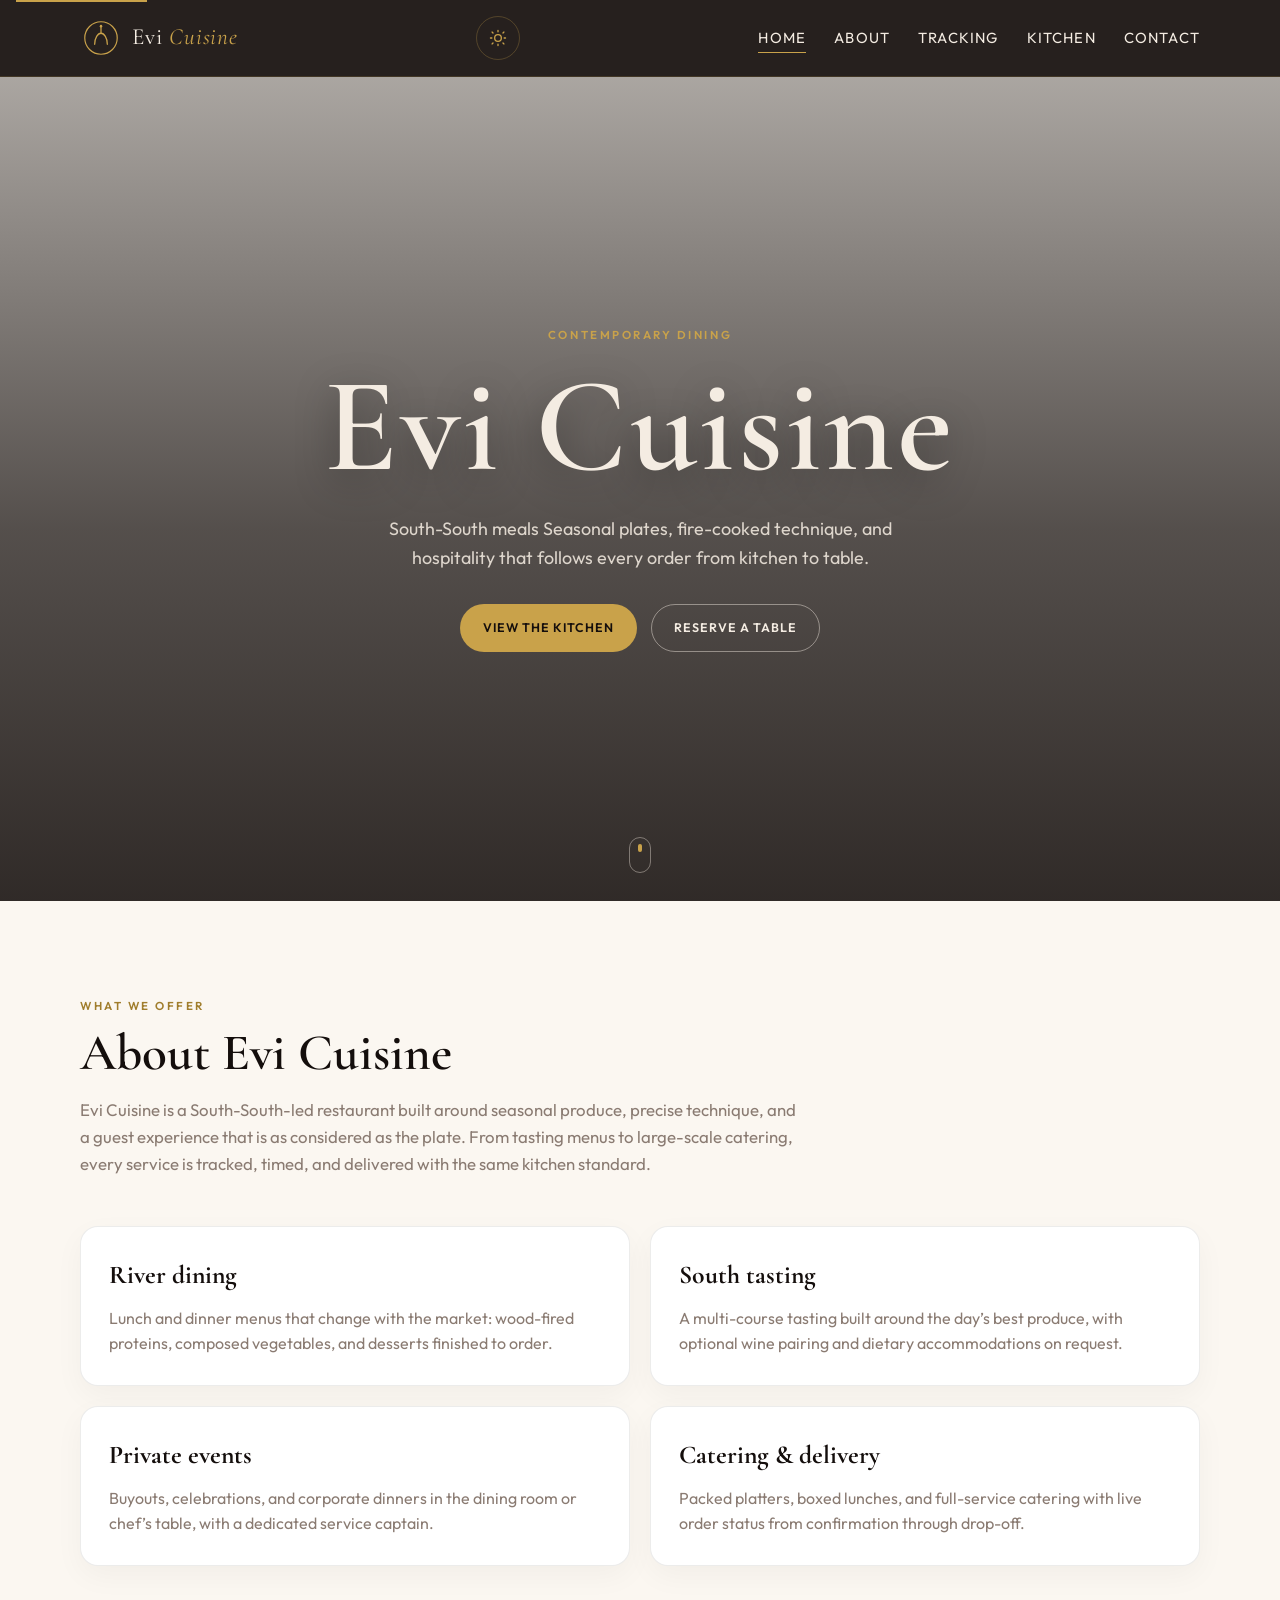
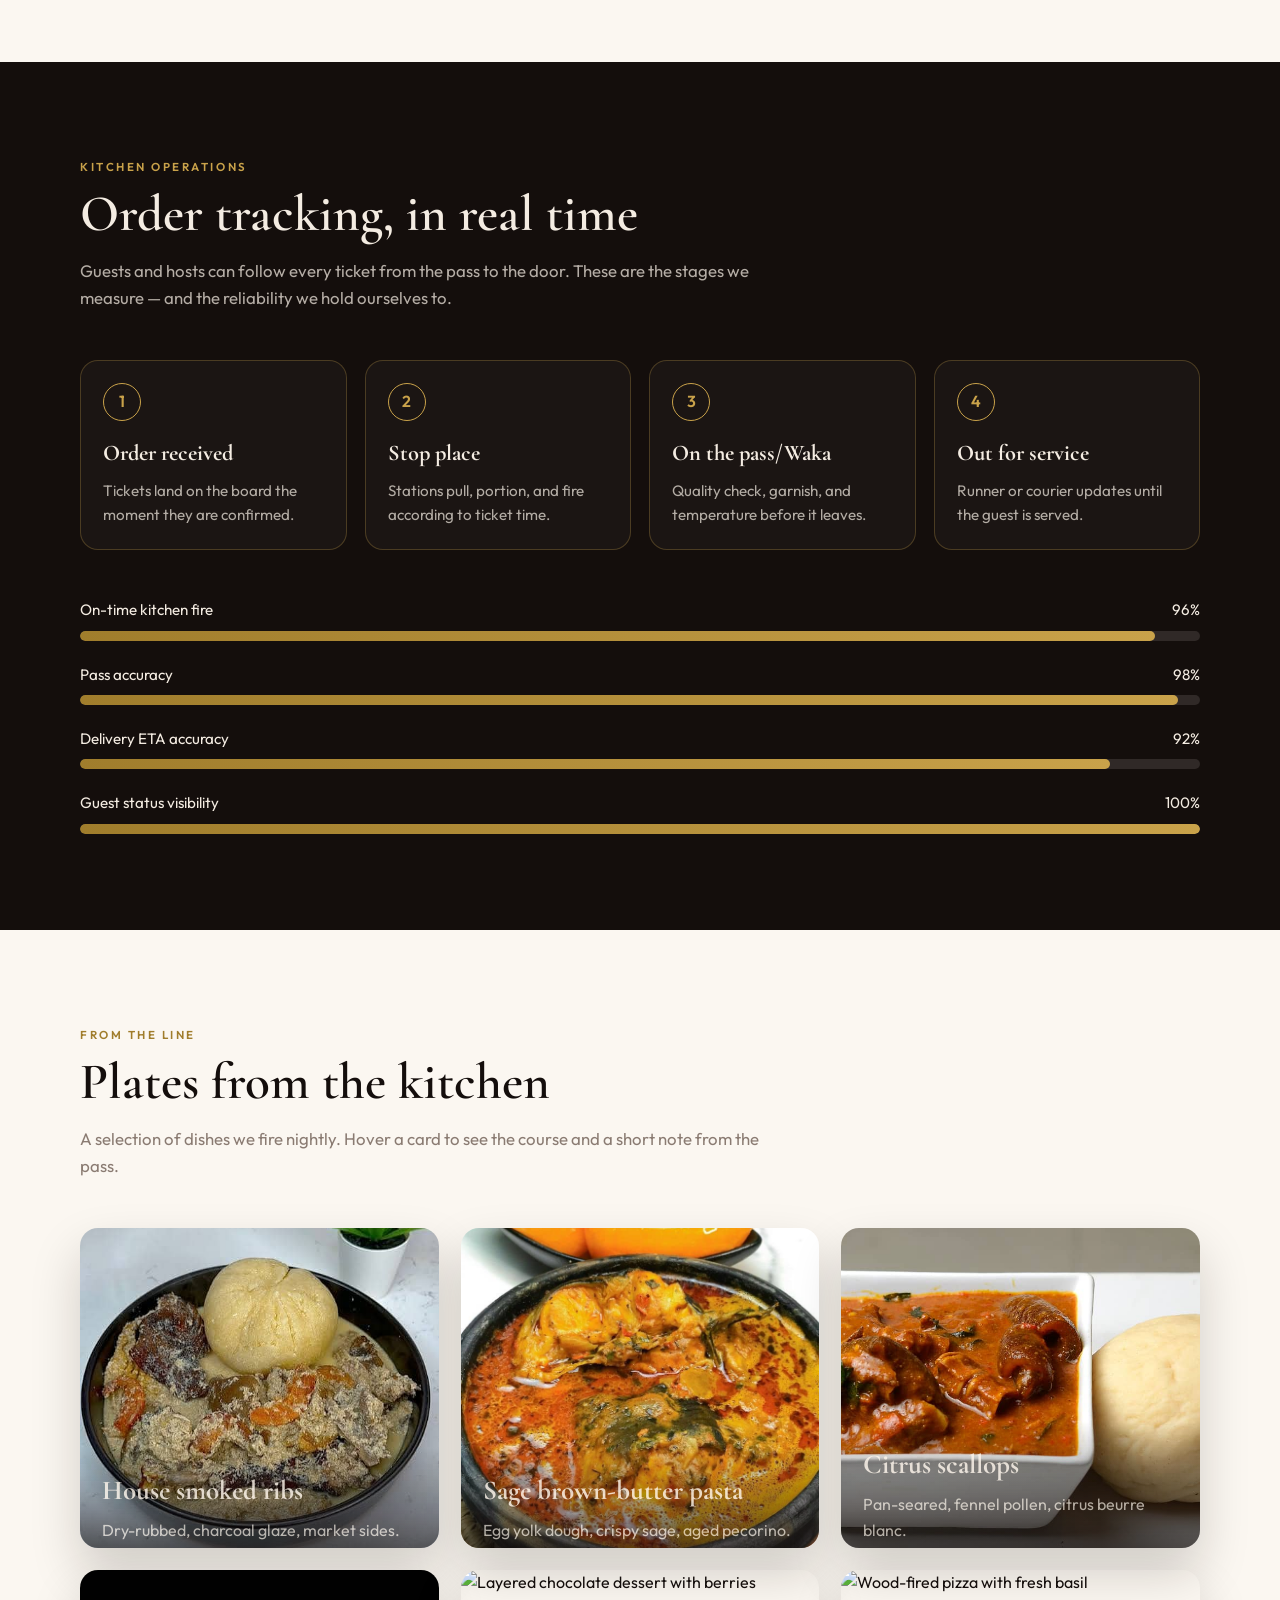
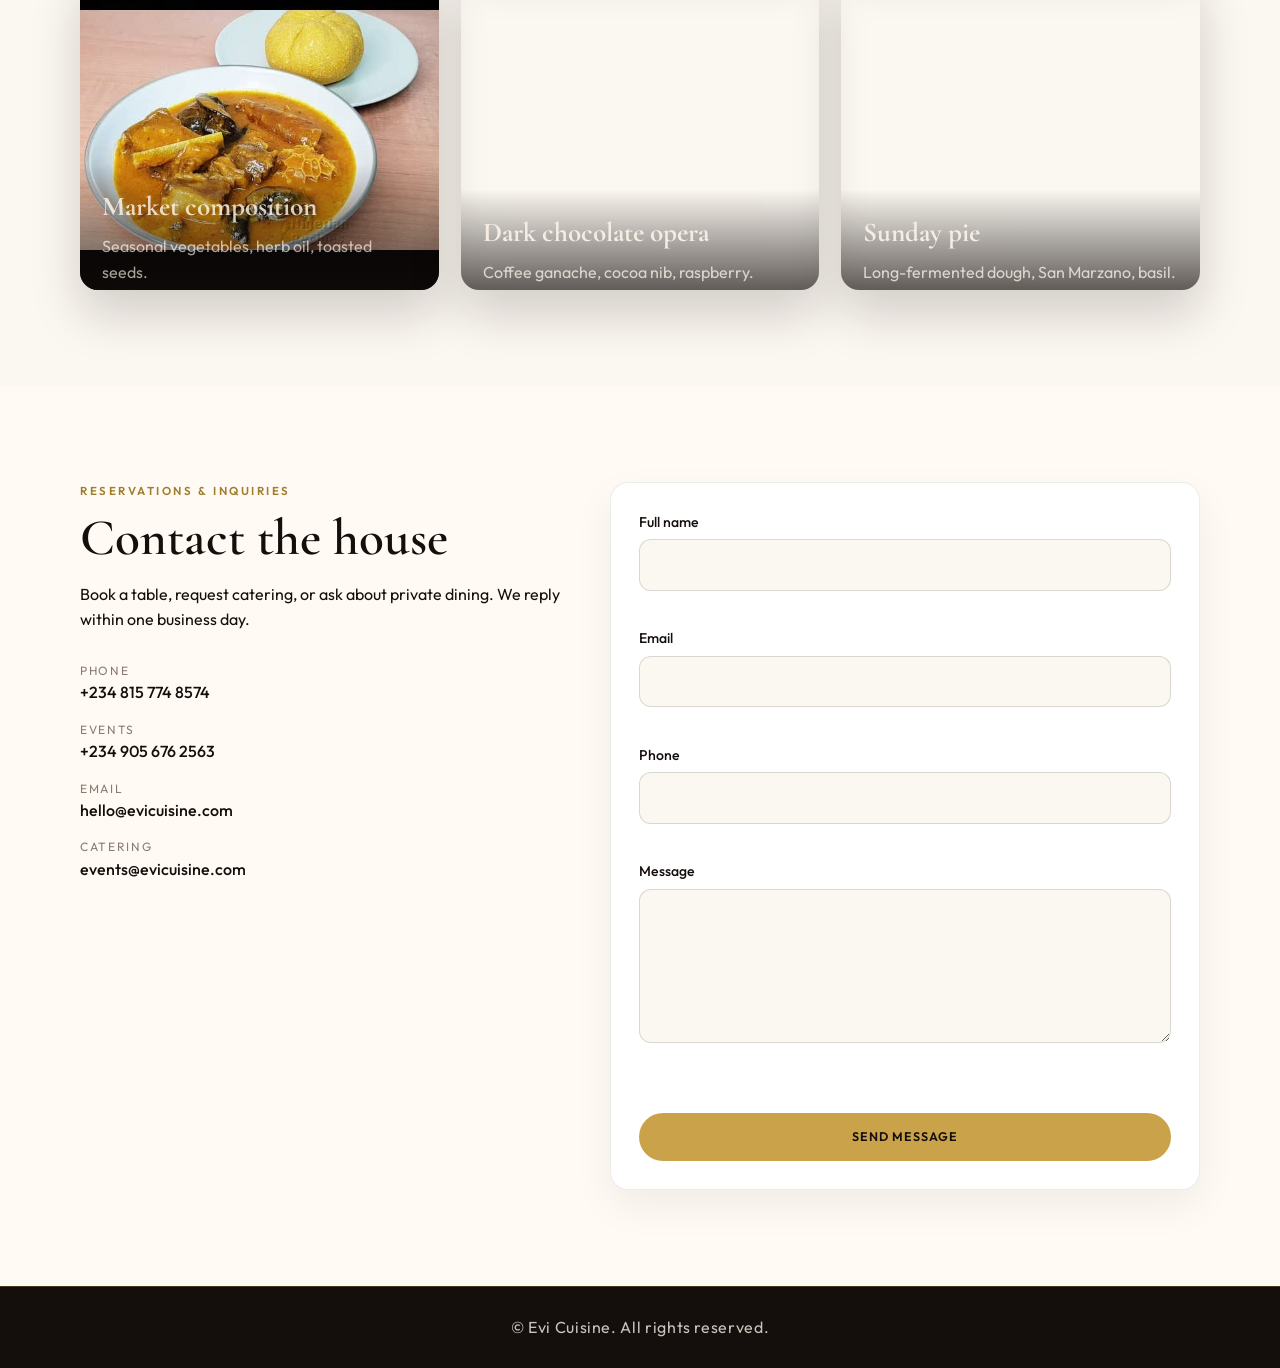
==== Evi Cuisine.html @ 161b01f8 "images" ====
<!DOCTYPE html>
<html lang="en">
  <head>
    <meta charset="UTF-8" />
    <meta name="viewport" content="width=device-width, initial-scale=1.0" />
    <title>Evi Cuisine | Culinary Portfolio</title>
    <meta
      name="description"
      content="Evi Cuisine — South South contemporary dining, catering, and real-time order tracking."
    />
    <link rel="preconnect" href="https://fonts.googleapis.com" />
    <link rel="preconnect" href="https://fonts.gstatic.com" crossorigin />
    <link
      href="https://fonts.googleapis.com/css2?family=Cormorant+Garamond:ital,wght@0,500;0,600;0,700;1,500&family=Outfit:wght@300;400;500;600;700&display=swap"
      rel="stylesheet"
    />
    <link rel="stylesheet" href="Evicuisinestyle.css" />
    <script>
      (function () {
        try {
          var stored = localStorage.getItem("evi-theme");
          var theme = stored || (window.matchMedia("(prefers-color-scheme: dark)").matches ? "dark" : "light");
          document.documentElement.setAttribute("data-theme", theme);
        } catch (e) {
          document.documentElement.setAttribute("data-theme", "light");
        }
      })();
    </script>
  </head>
  <body>
    <a class="skip-link" href="#home">Skip to content</a>

    <header class="site-header" id="top">
      <nav class="navbar" aria-label="Primary">
        <a class="logo" href="#home">
          <span class="logo-mark" aria-hidden="true">
            <svg viewBox="0 0 48 48" fill="none" xmlns="http://www.w3.org/2000/svg">
              <circle cx="24" cy="24" r="20.5" stroke="currentColor" stroke-width="1.5" />
              <path
                d="M16 32c0-8 4-14 8-14s8 6 8 14"
                stroke="currentColor"
                stroke-width="1.6"
                stroke-linecap="round"
              />
              <path d="M24 10v8" stroke="currentColor" stroke-width="1.6" stroke-linecap="round" />
              <circle cx="24" cy="9" r="1.6" fill="currentColor" />
            </svg>
          </span>
          <span class="logo-text">Evi <em>Cuisine</em></span>
        </a>

        <div class="nav-actions">
          <button class="theme-toggle" type="button" aria-label="Switch to dark mode" aria-pressed="false">
            <svg class="icon-sun" viewBox="0 0 24 24" fill="none" aria-hidden="true">
              <circle cx="12" cy="12" r="4" stroke="currentColor" stroke-width="1.6" />
              <path d="M12 3v1.6M12 19.4V21M4.9 4.9l1.1 1.1M18 18l1.1 1.1M3 12h1.6M19.4 12H21M4.9 19.1 6 18M18 6l1.1-1.1" stroke="currentColor" stroke-width="1.6" stroke-linecap="round" />
            </svg>
            <svg class="icon-moon" viewBox="0 0 24 24" fill="none" aria-hidden="true">
              <path d="M16.5 13.5A7 7 0 0 1 10.5 4a7 7 0 1 0 6 9.5Z" stroke="currentColor" stroke-width="1.6" stroke-linejoin="round" />
            </svg>
          </button>
          <button
            class="nav-toggle"
            type="button"
            aria-expanded="false"
            aria-controls="primary-menu"
            aria-label="Open menu"
          >
            <span></span>
            <span></span>
            <span></span>
          </button>
        </div>

        <ul class="nav-links" id="primary-menu">
          <li><a href="#home">Home</a></li>
          <li><a href="#about">About</a></li>
          <li><a href="#skills">Tracking</a></li>
          <li><a href="#projects">Kitchen</a></li>
          <li><a href="#contact">Contact</a></li>
        </ul>
      </nav>
      <div class="nav-overlay" hidden></div>
    </header>

    <main>
      <section class="hero" id="home">
        <div class="hero-media" aria-hidden="true"></div>
        <div class="hero-overlay"></div>
        <div class="hero-content">
          <p class="eyebrow">Contemporary dining </p>
          <h1>Evi Cuisine</h1>
          <p class="hero-lead">
            South-South meals Seasonal plates, fire-cooked technique, and hospitality that follows every order from
            kitchen to table.
          </p>
          <div class="hero-actions">
            <a class="btn btn-gold" href="#projects">View the kitchen</a>
            <a class="btn btn-ghost" href="#contact">Reserve a table</a>
          </div>
        </div>
        <a class="scroll-hint" href="#about" aria-label="Scroll to about">
          <span></span>
        </a>
      </section>

      <section class="about section" id="about">
        <div class="container">
          <header class="section-header">
            <p class="eyebrow">What we offer</p>
            <h2>About Evi Cuisine</h2>
            <p class="section-intro">
              Evi Cuisine is a South-South-led restaurant built around seasonal produce, precise
              technique, and a guest experience that is as considered as the plate. From tasting
              menus to large-scale catering, every service is tracked, timed, and delivered with
              the same kitchen standard.
            </p>
          </header>

          <div class="service-grid">
            <article class="service-card">
              <h3>River dining</h3>
              <p>
                Lunch and dinner menus that change with the market: wood-fired proteins, composed
                vegetables, and desserts finished to order.
              </p>
            </article>
            <article class="service-card">
              <h3>South tasting</h3>
              <p>
                A multi-course tasting built around the day’s best produce, with optional wine
                pairing and dietary accommodations on request.
              </p>
            </article>
            <article class="service-card">
              <h3>Private events</h3>
              <p>
                Buyouts, celebrations, and corporate dinners in the dining room or chef’s table,
                with a dedicated service captain.
              </p>
            </article>
            <article class="service-card">
              <h3>Catering &amp; delivery</h3>
              <p>
                Packed platters, boxed lunches, and full-service catering with live order status
                from confirmation through drop-off.
              </p>
            </article>
          </div>
        </div>
      </section>

      <section class="skills section" id="skills">
        <div class="container">
          <header class="section-header">
            <p class="eyebrow">Kitchen operations</p>
            <h2>Order tracking, in real time</h2>
            <p class="section-intro">
              Guests and hosts can follow every ticket from the pass to the door. These are the
              stages we measure — and the reliability we hold ourselves to.
            </p>
          </header>

          <ol class="track-steps">
            <li class="track-step">
              <span class="track-icon" aria-hidden="true">1</span>
              <h3>Order received</h3>
              <p>Tickets land on the board the moment they are confirmed.</p>
            </li>
            <li class="track-step">
              <span class="track-icon" aria-hidden="true">2</span>
              <h3>Stop place</h3>
              <p>Stations pull, portion, and fire according to ticket time.</p>
            </li>
            <li class="track-step">
              <span class="track-icon" aria-hidden="true">3</span>
              <h3>On the pass/Waka </h3>
              <p>Quality check, garnish, and temperature before it leaves.</p>
            </li>
            <li class="track-step">
              <span class="track-icon" aria-hidden="true">4</span>
              <h3>Out for service</h3>
              <p>Runner or courier updates until the guest is served.</p>
            </li>
          </ol>

          <div class="progress-panel">
            <div class="progress-item">
              <div class="progress-meta">
                <span>On-time kitchen fire</span>
                <span>96%</span>
              </div>
              <div class="progress-track" role="meter" aria-valuenow="96" aria-valuemin="0" aria-valuemax="100" aria-label="On-time kitchen fire">
                <div class="progress-fill" data-progress="96"></div>
              </div>
            </div>
            <div class="progress-item">
              <div class="progress-meta">
                <span>Pass accuracy</span>
                <span>98%</span>
              </div>
              <div class="progress-track" role="meter" aria-valuenow="98" aria-valuemin="0" aria-valuemax="100" aria-label="Pass accuracy">
                <div class="progress-fill" data-progress="98"></div>
              </div>
            </div>
            <div class="progress-item">
              <div class="progress-meta">
                <span>Delivery ETA accuracy</span>
                <span>92%</span>
              </div>
              <div class="progress-track" role="meter" aria-valuenow="92" aria-valuemin="0" aria-valuemax="100" aria-label="Delivery ETA accuracy">
                <div class="progress-fill" data-progress="92"></div>
              </div>
            </div>
            <div class="progress-item">
              <div class="progress-meta">
                <span>Guest status visibility</span>
                <span>100%</span>
              </div>
              <div class="progress-track" role="meter" aria-valuenow="100" aria-valuemin="0" aria-valuemax="100" aria-label="Guest status visibility">
                <div class="progress-fill" data-progress="100"></div>
              </div>
            </div>
          </div>
        </div>
      </section>

      <section class="projects section" id="projects">
        <div class="container">
          <header class="section-header">
            <p class="eyebrow">From the line</p>
            <h2>Plates from the kitchen</h2>
            <p class="section-intro">
              A selection of dishes we fire nightly. Hover a card to see the course and a short
              note from the pass.
            </p>
          </header>

          <div class="project-grid">
            <article class="food-card">
              <img
                src="delicacy1.jpeg"
                alt="Smoked ribs with fries and barbecue sides"
              />
              <div class="food-card-body">
                <h3>House smoked ribs</h3>
                <p>Dry-rubbed, charcoal glaze, market sides.</p>
              </div>
            </article>
            <article class="food-card">
              <img
                src="delicacy2.jpeg"
                alt="Handmade pasta with sage and brown butter"
              />
              <div class="food-card-body">
                <h3>Sage brown-butter pasta</h3>
                <p>Egg yolk dough, crispy sage, aged pecorino.</p>
              </div>
            </article>
            <article class="food-card">
              <img
                src="delicacy3.jpeg"
                alt="Seared scallops with citrus and microgreens"
              />
              <div class="food-card-body">
                <h3>Citrus scallops</h3>
                <p>Pan-seared, fennel pollen, citrus beurre blanc.</p>
              </div>
            </article>
            <article class="food-card">
              <img
                src="delicacy4.jpeg"
                alt="Colorful composed vegetable salad"
              />
              <div class="food-card-body">
                <h3>Market composition</h3>
                <p>Seasonal vegetables, herb oil, toasted seeds.</p>
              </div>
            </article>
            <article class="food-card">
              <img
                src="https://images.unsplash.com/photo-1551024601-bec78aea704b?auto=format&fit=crop&w=900&q=80"
                alt="Layered chocolate dessert with berries"
              />
              <div class="food-card-body">
                <h3>Dark chocolate opera</h3>
                <p>Coffee ganache, cocoa nib, raspberry.</p>
              </div>
            </article>
            <article class="food-card">
              <img
                src="https://images.unsplash.com/photo-1565299624946-b28f40a0ae38?auto=format&fit=crop&w=900&q=80"
                alt="Wood-fired pizza with fresh basil"
              />
              <div class="food-card-body">
                <h3>Sunday pie</h3>
                <p>Long-fermented dough, San Marzano, basil.</p>
              </div>
            </article>
          </div>
        </div>
      </section>

      <section class="contact section" id="contact">
        <div class="container contact-layout">
          <div class="contact-info">
            <p class="eyebrow">Reservations &amp; inquiries</p>
            <h2>Contact the house</h2>
            <p>
              Book a table, request catering, or ask about private dining. We reply within one
              business day.
            </p>
            <ul class="contact-details">
              <li>
                <span>Phone</span>
                <a href="tel:+234 815 774 8574">+234 815 774 8574</a>
              </li>
              <li>
                <span>Events</span>
                <a href="tel:+234 905 676 2563">+234 905 676 2563</a>
              </li>
              <li>
                <span>Email</span>
                <a href="mailto:hello@evicuisine.com">hello@evicuisine.com</a>
              </li>
              <li>
                <span>Catering</span>
                <a href="mailto:events@evicuisine.com">events@evicuisine.com</a>
              </li>
            </ul>
          </div>

          <form class="contact-form" id="contact-form" novalidate>
            <div class="form-field">
              <label for="name">Full name</label>
              <input id="name" name="name" type="text" autocomplete="name" required />
              <p class="field-error" data-error-for="name"></p>
            </div>
            <div class="form-field">
              <label for="email">Email</label>
              <input id="email" name="email" type="email" autocomplete="email" required />
              <p class="field-error" data-error-for="email"></p>
            </div>
            <div class="form-field">
              <label for="phone">Phone</label>
              <input id="phone" name="phone" type="tel" autocomplete="tel" required />
              <p class="field-error" data-error-for="phone"></p>
            </div>
            <div class="form-field">
              <label for="message">Message</label>
              <textarea id="message" name="message" rows="5" required></textarea>
              <p class="field-error" data-error-for="message"></p>
            </div>
            <p class="form-status" id="form-status" role="status" aria-live="polite"></p>
            <button class="btn btn-gold" type="submit">Send message</button>
          </form>
        </div>
      </section>
    </main>

    <footer class="site-footer">
      <p>© Evi Cuisine. All rights reserved.</p>
    </footer>

    <script src="Evicuisine.js"></script>
  </body>
</html>
---- Evicuisinestyle.css ----
:root {
  --ink: #140e0c;
  --ink-soft: #2a1f1b;
  --cream: #f4ece2;
  --paper: #fbf7f1;
  --muted: #8a7b72;
  --gold: #c9a24a;
  --gold-deep: #a07d2c;
  --line: rgba(201, 162, 74, 0.28);
  --shadow: 0 24px 50px rgba(20, 14, 12, 0.18);
  --radius: 18px;
  --header-h: 76px;
  --font-display: "Cormorant Garamond", Georgia, serif;
  --font-body: "Outfit", system-ui, sans-serif;
  --surface-card: #ffffff;
  --surface-contact: #fffaf4;
}

:root[data-theme="dark"] {
  --ink: #f4ece2;
  --ink-soft: #2a1f1b;
  --cream: #f4ece2;
  --paper: #17110f;
  --muted: #c0afa3;
  --line: rgba(201, 162, 74, 0.36);
  --surface-card: #241a16;
  --surface-contact: #211713;
  --shadow: 0 24px 50px rgba(0, 0, 0, 0.3);
}

*,
*::before,
*::after {
  box-sizing: border-box;
}

html {
  scroll-behavior: smooth;
  scroll-padding-top: var(--header-h);
}

body {
  margin: 0;
  font-family: var(--font-body);
  color: var(--ink);
  background: var(--paper);
  line-height: 1.6;
  transition: background-color 0.25s ease, color 0.25s ease;
}

img {
  max-width: 100%;
  display: block;
}

a {
  color: inherit;
  text-decoration: none;
}

button,
input,
textarea {
  font: inherit;
}

.skip-link {
  position: absolute;
  left: 16px;
  top: -40px;
  background: var(--gold);
  color: var(--ink);
  padding: 8px 12px;
  z-index: 1000;
}

.skip-link:focus {
  top: 12px;
}

.container {
  width: min(1120px, calc(100% - 40px));
  margin-inline: auto;
}

.section {
  padding: 96px 0;
}

.eyebrow {
  letter-spacing: 0.22em;
  text-transform: uppercase;
  font-size: 0.72rem;
  color: var(--gold-deep);
  margin: 0 0 12px;
  font-weight: 600;
}

.section-header {
  max-width: 720px;
  margin-bottom: 48px;
}

.section-header h2,
.contact-info h2,
.hero h1 {
  font-family: var(--font-display);
  font-weight: 600;
  line-height: 1.05;
  margin: 0 0 16px;
}

.section-header h2,
.contact-info h2 {
  font-size: clamp(2.2rem, 4vw, 3.4rem);
}

.section-intro {
  color: var(--muted);
  margin: 0;
  font-size: 1.05rem;
}

.site-header {
  position: sticky;
  top: 0;
  z-index: 50;
  background: rgba(20, 14, 12, 0.92);
  -webkit-backdrop-filter: blur(14px);
  backdrop-filter: blur(14px);
  border-bottom: 1px solid rgba(201, 162, 74, 0.18);
}

.navbar {
  width: min(1120px, calc(100% - 32px));
  margin: 0 auto;
  min-height: var(--header-h);
  display: flex;
  align-items: center;
  justify-content: space-between;
  gap: 16px;
}

.logo {
  display: flex;
  align-items: center;
  gap: 10px;
  color: var(--cream);
}

.logo-mark {
  width: 42px;
  height: 42px;
  color: var(--gold);
  display: grid;
  place-items: center;
}

.logo-mark svg {
  width: 38px;
  height: 38px;
}

.logo-text {
  font-family: var(--font-display);
  font-size: 1.45rem;
  letter-spacing: 0.04em;
}

.logo-text em {
  font-style: italic;
  color: var(--gold);
}

.nav-links {
  list-style: none;
  display: flex;
  gap: 28px;
  margin: 0;
  padding: 0;
}

.nav-links a {
  color: var(--cream);
  font-size: 0.92rem;
  letter-spacing: 0.08em;
  text-transform: uppercase;
  position: relative;
}

.nav-links a::after {
  content: "";
  position: absolute;
  left: 0;
  bottom: -6px;
  width: 0;
  height: 1px;
  background: var(--gold);
  transition: width 0.25s ease;
}

.nav-links a:hover::after,
.nav-links a.active::after,
.nav-links a:focus-visible::after {
  width: 100%;
}

.nav-toggle {
  display: none;
  width: 44px;
  height: 44px;
  border: 1px solid var(--line);
  background: transparent;
  border-radius: 8px;
  padding: 10px 11px;
  cursor: pointer;
}

.nav-toggle span {
  display: block;
  height: 2px;
  background: var(--cream);
  margin: 6px 0;
  transition: 0.25s ease;
}

.theme-toggle {
  width: 44px;
  height: 44px;
  display: grid;
  place-items: center;
  border: 1px solid var(--line);
  border-radius: 50%;
  color: var(--gold);
  background: transparent;
  cursor: pointer;
}

.theme-toggle svg {
  width: 20px;
  height: 20px;
}

.theme-toggle .icon-moon,
:root[data-theme="dark"] .theme-toggle .icon-sun {
  display: none;
}

:root[data-theme="dark"] .theme-toggle .icon-moon {
  display: block;
}

.hero {
  position: relative;
  min-height: calc(100vh - var(--header-h));
  display: grid;
  place-items: center;
  color: var(--cream);
  overflow: hidden;
  text-align: center;
}

.hero-media {
  position: absolute;
  inset: 0;
  background:
    url("https://images.unsplash.com/photo-1414235077428-338989a2e8c0?auto=format&fit=crop&w=1800&q=80")
      center / cover no-repeat;
  transform: scale(1.04);
}

.hero-overlay {
  position: absolute;
  inset: 0;
  background:
    linear-gradient(180deg, rgba(20, 14, 12, 0.35) 0%, rgba(20, 14, 12, 0.72) 55%, rgba(20, 14, 12, 0.88) 100%);
}

.hero-content {
  position: relative;
  z-index: 1;
  width: min(860px, calc(100% - 40px));
}

.hero h1 {
  font-size: clamp(4rem, 12vw, 8.4rem);
  letter-spacing: 0.02em;
  margin: 0 0 18px;
  text-shadow: 0 10px 40px rgba(0, 0, 0, 0.4);
}

.hero .eyebrow {
  color: var(--gold);
}

.hero-lead {
  max-width: 560px;
  margin: 0 auto 32px;
  font-size: 1.12rem;
  color: rgba(244, 236, 226, 0.86);
}

.hero-actions {
  display: flex;
  justify-content: center;
  gap: 14px;
  flex-wrap: wrap;
}

.btn {
  display: inline-flex;
  align-items: center;
  justify-content: center;
  min-height: 48px;
  padding: 0 22px;
  border-radius: 999px;
  border: 1px solid transparent;
  cursor: pointer;
  letter-spacing: 0.08em;
  text-transform: uppercase;
  font-size: 0.78rem;
  font-weight: 600;
  transition: transform 0.2s ease, background 0.2s ease, color 0.2s ease;
}

.btn:hover {
  transform: translateY(-2px);
}

.btn-gold {
  background: var(--gold);
  color: var(--ink);
}

.btn-gold:hover {
  background: #d8b45e;
}

.btn-ghost {
  border-color: rgba(244, 236, 226, 0.45);
  color: var(--cream);
}

.btn-ghost:hover {
  background: rgba(244, 236, 226, 0.08);
}

.scroll-hint {
  position: absolute;
  bottom: 28px;
  left: 50%;
  transform: translateX(-50%);
  width: 22px;
  height: 36px;
  border: 1px solid rgba(244, 236, 226, 0.4);
  border-radius: 20px;
}

.scroll-hint span {
  display: block;
  width: 4px;
  height: 8px;
  margin: 6px auto 0;
  background: var(--gold);
  border-radius: 4px;
  animation: drip 1.4s ease-in-out infinite;
}

@keyframes drip {
  0%,
  100% {
    transform: translateY(0);
    opacity: 1;
  }
  70% {
    transform: translateY(12px);
    opacity: 0.2;
  }
}

.about {
  background: var(--paper);
}

.service-grid {
  display: grid;
  grid-template-columns: repeat(2, 1fr);
  gap: 20px;
}

.service-card {
  padding: 28px;
  border: 1px solid rgba(20, 14, 12, 0.08);
  border-radius: var(--radius);
  background: var(--surface-card);
  box-shadow: 0 10px 30px rgba(20, 14, 12, 0.04);
  transition: transform 0.25s ease, border-color 0.25s ease;
}

.service-card:hover {
  transform: translateY(-6px);
  border-color: var(--gold);
}

.service-card h3 {
  font-family: var(--font-display);
  font-size: 1.6rem;
  margin: 0 0 10px;
}

.service-card p {
  margin: 0;
  color: var(--muted);
}

.skills {
  background: var(--ink);
  color: var(--cream);
}

.skills .eyebrow {
  color: var(--gold);
}

.skills .section-intro {
  color: rgba(244, 236, 226, 0.72);
}

.track-steps {
  list-style: none;
  margin: 0 0 48px;
  padding: 0;
  display: grid;
  grid-template-columns: repeat(4, 1fr);
  gap: 18px;
}

.track-step {
  padding: 22px;
  border: 1px solid var(--line);
  border-radius: var(--radius);
  background: rgba(255, 255, 255, 0.03);
}

.track-icon {
  width: 38px;
  height: 38px;
  border-radius: 50%;
  display: grid;
  place-items: center;
  border: 1px solid var(--gold);
  color: var(--gold);
  font-weight: 600;
  margin-bottom: 14px;
}

.track-step h3 {
  margin: 0 0 8px;
  font-family: var(--font-display);
  font-size: 1.4rem;
}

.track-step p {
  margin: 0;
  color: rgba(244, 236, 226, 0.7);
  font-size: 0.95rem;
}

.progress-panel {
  display: grid;
  gap: 22px;
}

.progress-meta {
  display: flex;
  justify-content: space-between;
  margin-bottom: 8px;
  font-size: 0.95rem;
}

.progress-track {
  height: 10px;
  background: rgba(244, 236, 226, 0.12);
  border-radius: 999px;
  overflow: hidden;
}

.progress-fill {
  width: 0;
  height: 100%;
  background: linear-gradient(90deg, var(--gold-deep), var(--gold));
  border-radius: inherit;
  transition: width 1.1s ease;
}

.project-grid {
  display: grid;
  grid-template-columns: repeat(3, 1fr);
  gap: 22px;
}

.food-card {
  position: relative;
  overflow: hidden;
  border-radius: var(--radius);
  min-height: 320px;
  box-shadow: var(--shadow);
}

.food-card img {
  width: 100%;
  height: 320px;
  object-fit: cover;
  transition: transform 0.5s ease;
}

.food-card-body {
  position: absolute;
  inset: auto 0 0;
  padding: 22px;
  background: linear-gradient(180deg, transparent, rgba(20, 14, 12, 0.92));
  color: var(--cream);
  transform: translateY(18px);
  opacity: 0.85;
  transition: transform 0.35s ease, opacity 0.35s ease;
}

.food-card h3 {
  margin: 0 0 6px;
  font-family: var(--font-display);
  font-size: 1.7rem;
}

.food-card p {
  margin: 0;
  color: rgba(244, 236, 226, 0.8);
}

.food-card:hover img {
  transform: scale(1.08);
}

.food-card:hover .food-card-body {
  transform: translateY(0);
  opacity: 1;
}

.contact {
  background: var(--surface-contact);
}

.contact-layout {
  display: grid;
  grid-template-columns: 0.9fr 1.1fr;
  gap: 48px;
  align-items: start;
}

.contact-details {
  list-style: none;
  padding: 0;
  margin: 28px 0 0;
  display: grid;
  gap: 14px;
}

.contact-details span {
  display: block;
  font-size: 0.75rem;
  letter-spacing: 0.14em;
  text-transform: uppercase;
  color: var(--muted);
}

.contact-details a {
  color: var(--ink);
  font-weight: 500;
  border-bottom: 1px solid transparent;
}

.contact-details a:hover {
  border-bottom-color: var(--gold);
}

.contact-form {
  display: grid;
  gap: 16px;
  padding: 28px;
  border-radius: var(--radius);
  background: var(--surface-card);
  border: 1px solid rgba(20, 14, 12, 0.08);
  box-shadow: 0 16px 40px rgba(20, 14, 12, 0.06);
}

.form-field {
  display: grid;
  gap: 6px;
}

.form-field label {
  font-size: 0.88rem;
  font-weight: 500;
}

.form-field input,
.form-field textarea {
  width: 100%;
  border: 1px solid rgba(20, 14, 12, 0.14);
  border-radius: 12px;
  padding: 12px 14px;
  background: var(--paper);
  outline: none;
}

.form-field input:focus,
.form-field textarea:focus {
  border-color: var(--gold);
  box-shadow: 0 0 0 3px rgba(201, 162, 74, 0.18);
}

.form-field input.invalid,
.form-field textarea.invalid {
  border-color: #b42318;
}

.field-error {
  min-height: 1.1em;
  margin: 0;
  color: #b42318;
  font-size: 0.82rem;
}

.form-status {
  margin: 0;
  min-height: 1.2em;
  color: #2f6b3a;
  font-size: 0.92rem;
}

.form-status.error {
  color: #b42318;
}

.site-footer {
  background: var(--ink);
  color: rgba(244, 236, 226, 0.82);
  text-align: center;
  padding: 28px 16px;
  border-top: 1px solid var(--line);
}

.site-footer p {
  margin: 0;
  letter-spacing: 0.04em;
}

@media (max-width: 900px) {
  .nav-toggle {
    display: block;
  }

  .nav-links {
    position: absolute;
    top: var(--header-h);
    left: 0;
    right: 0;
    background: var(--ink-soft);
    flex-direction: column;
    gap: 0;
    padding: 12px 0 20px;
    display: none;
  }

  .nav-links.open {
    display: flex;
  }

  .nav-links a {
    display: block;
    padding: 14px 24px;
  }

  .nav-links a::after {
    display: none;
  }

  .track-steps,
  .project-grid,
  .service-grid,
  .contact-layout {
    grid-template-columns: 1fr;
  }

  .project-grid {
    grid-template-columns: repeat(2, 1fr);
  }
}

@media (max-width: 600px) {
  .section {
    padding: 72px 0;
  }

  .project-grid {
    grid-template-columns: 1fr;
  }

  .hero h1 {
    font-size: clamp(3.2rem, 16vw, 4.8rem);
  }
}
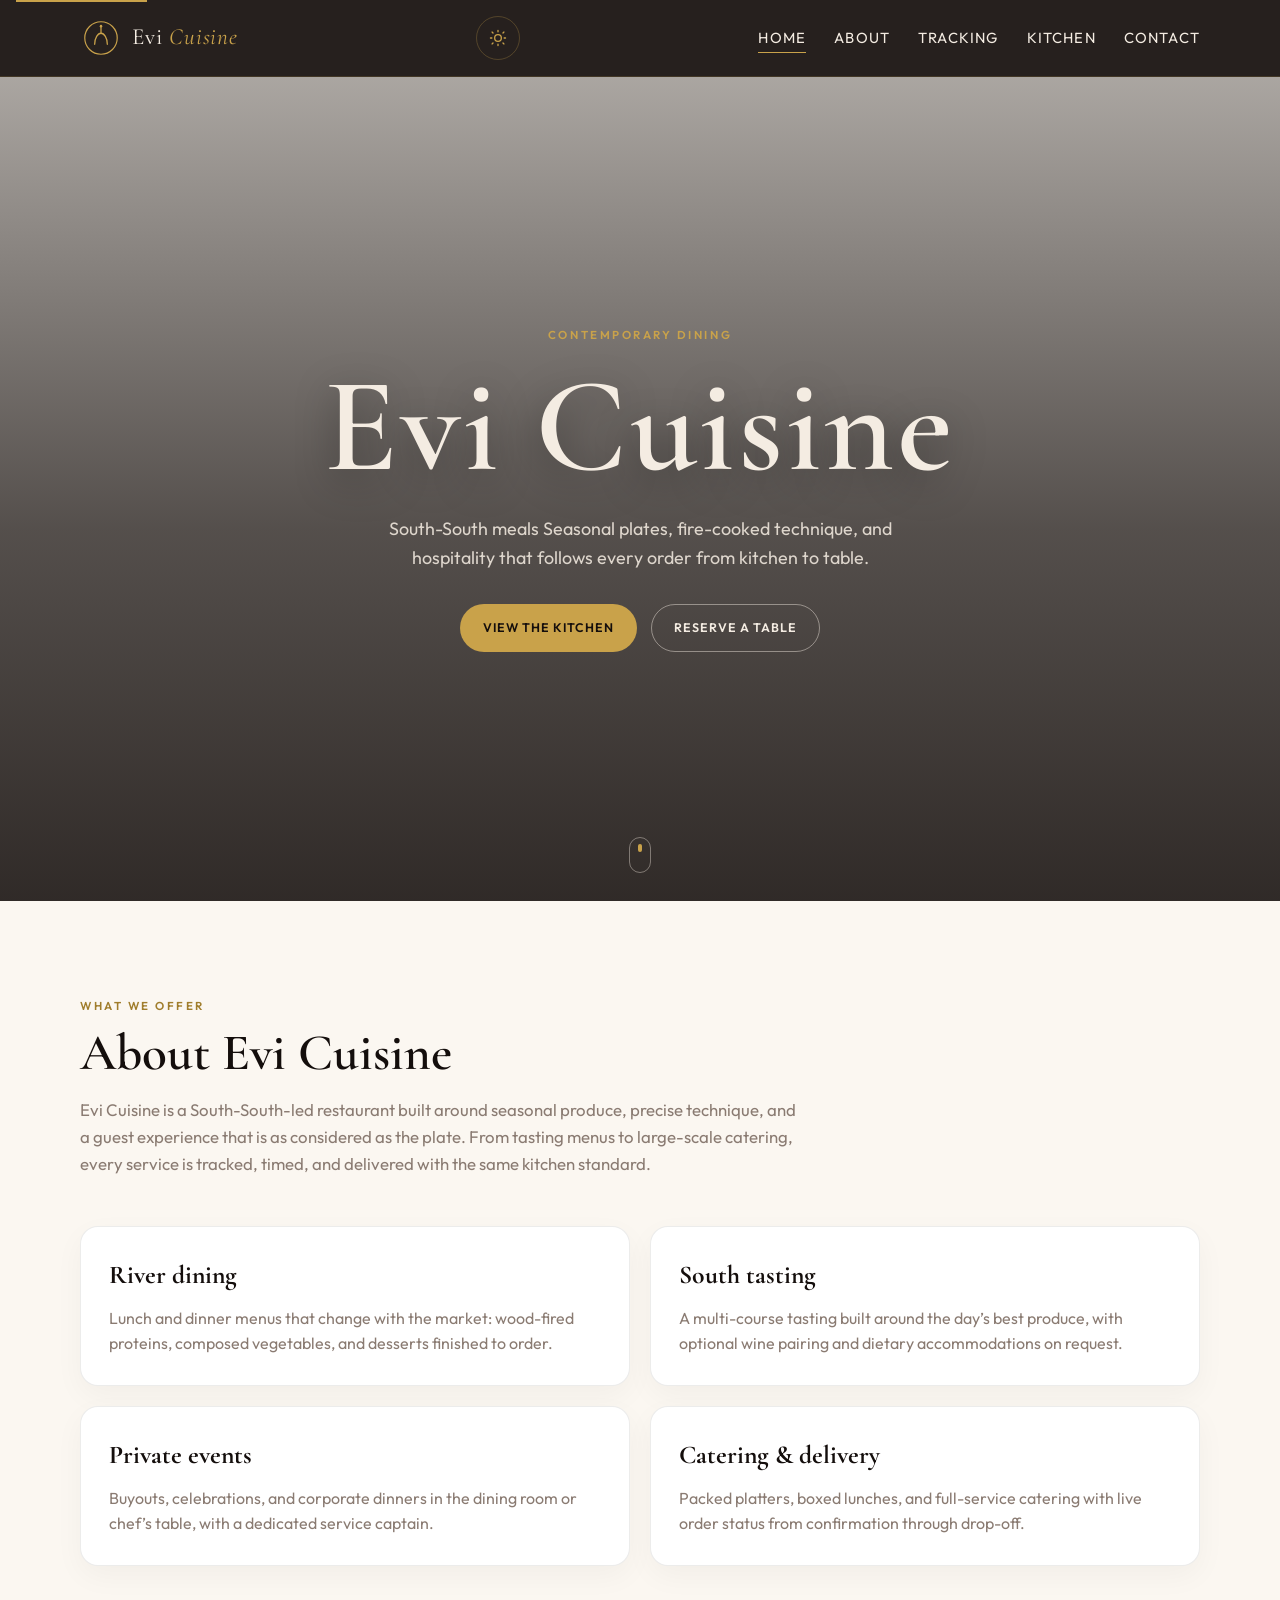
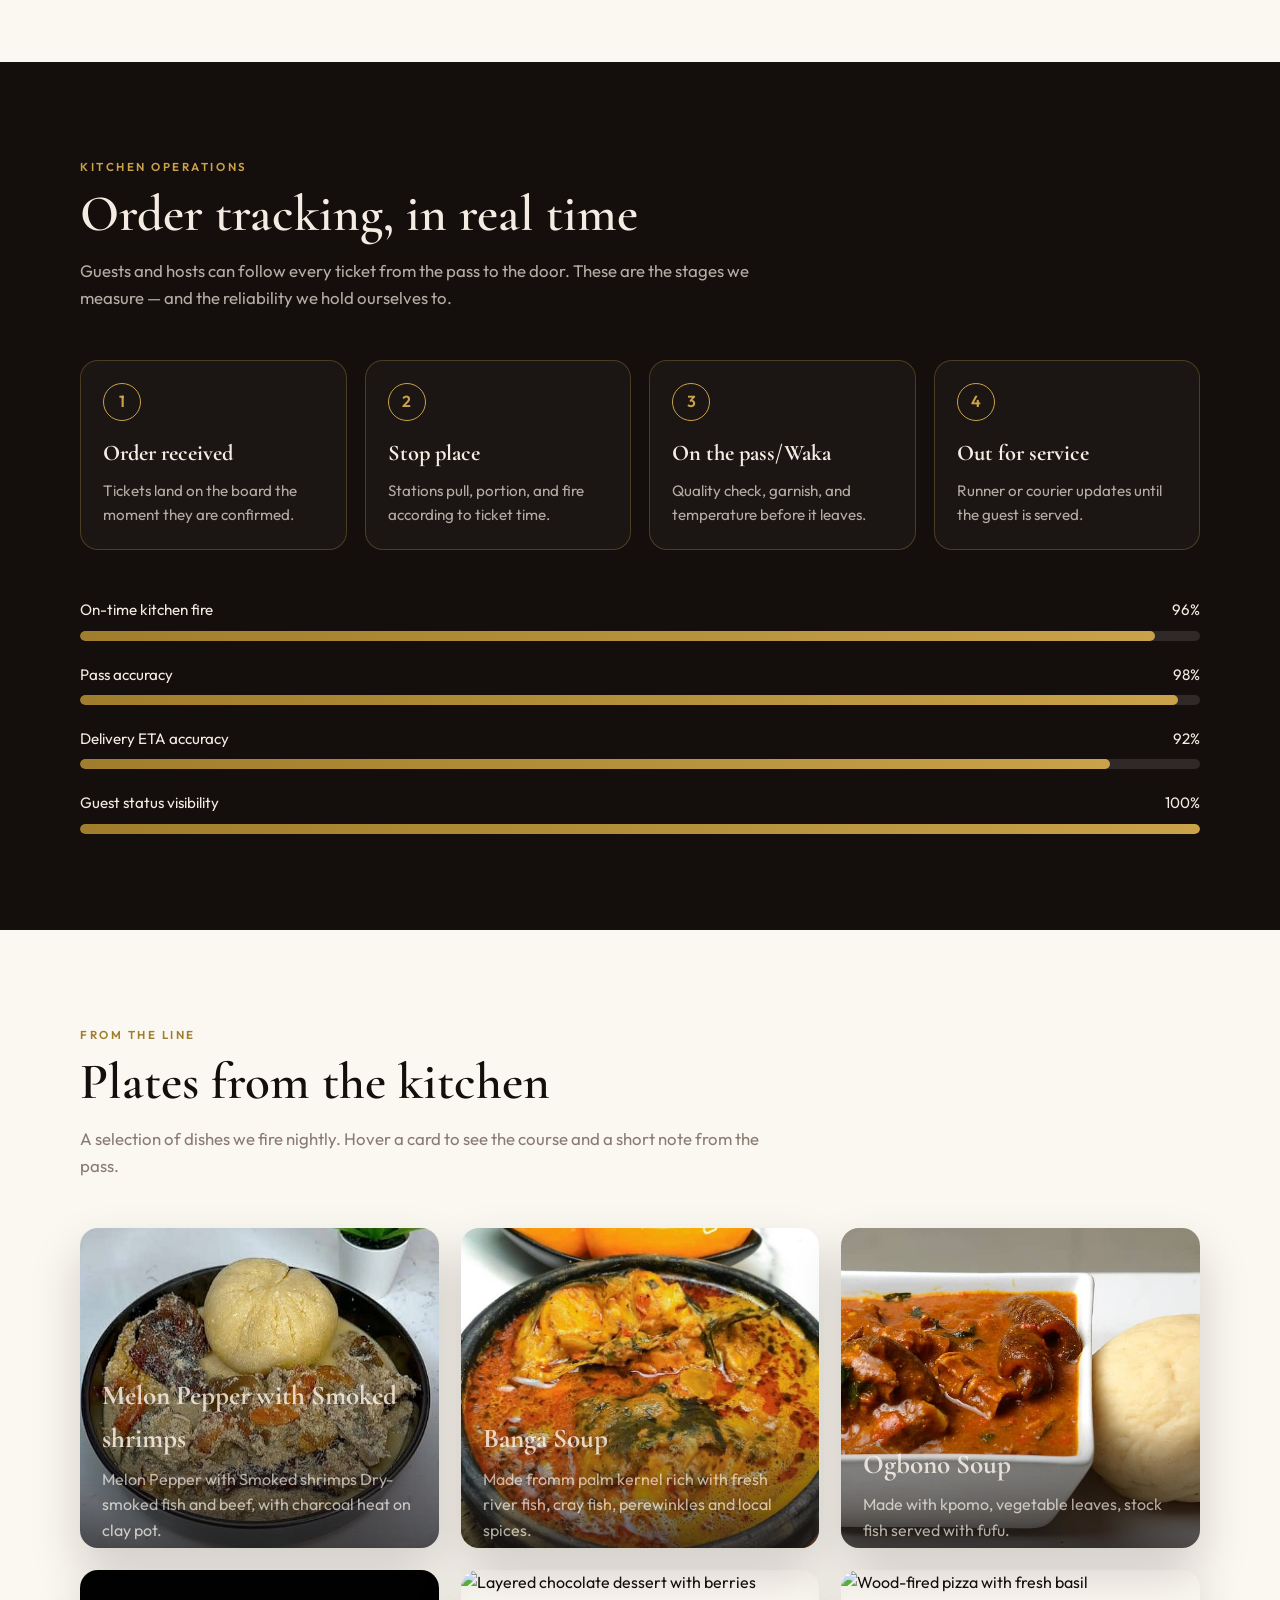
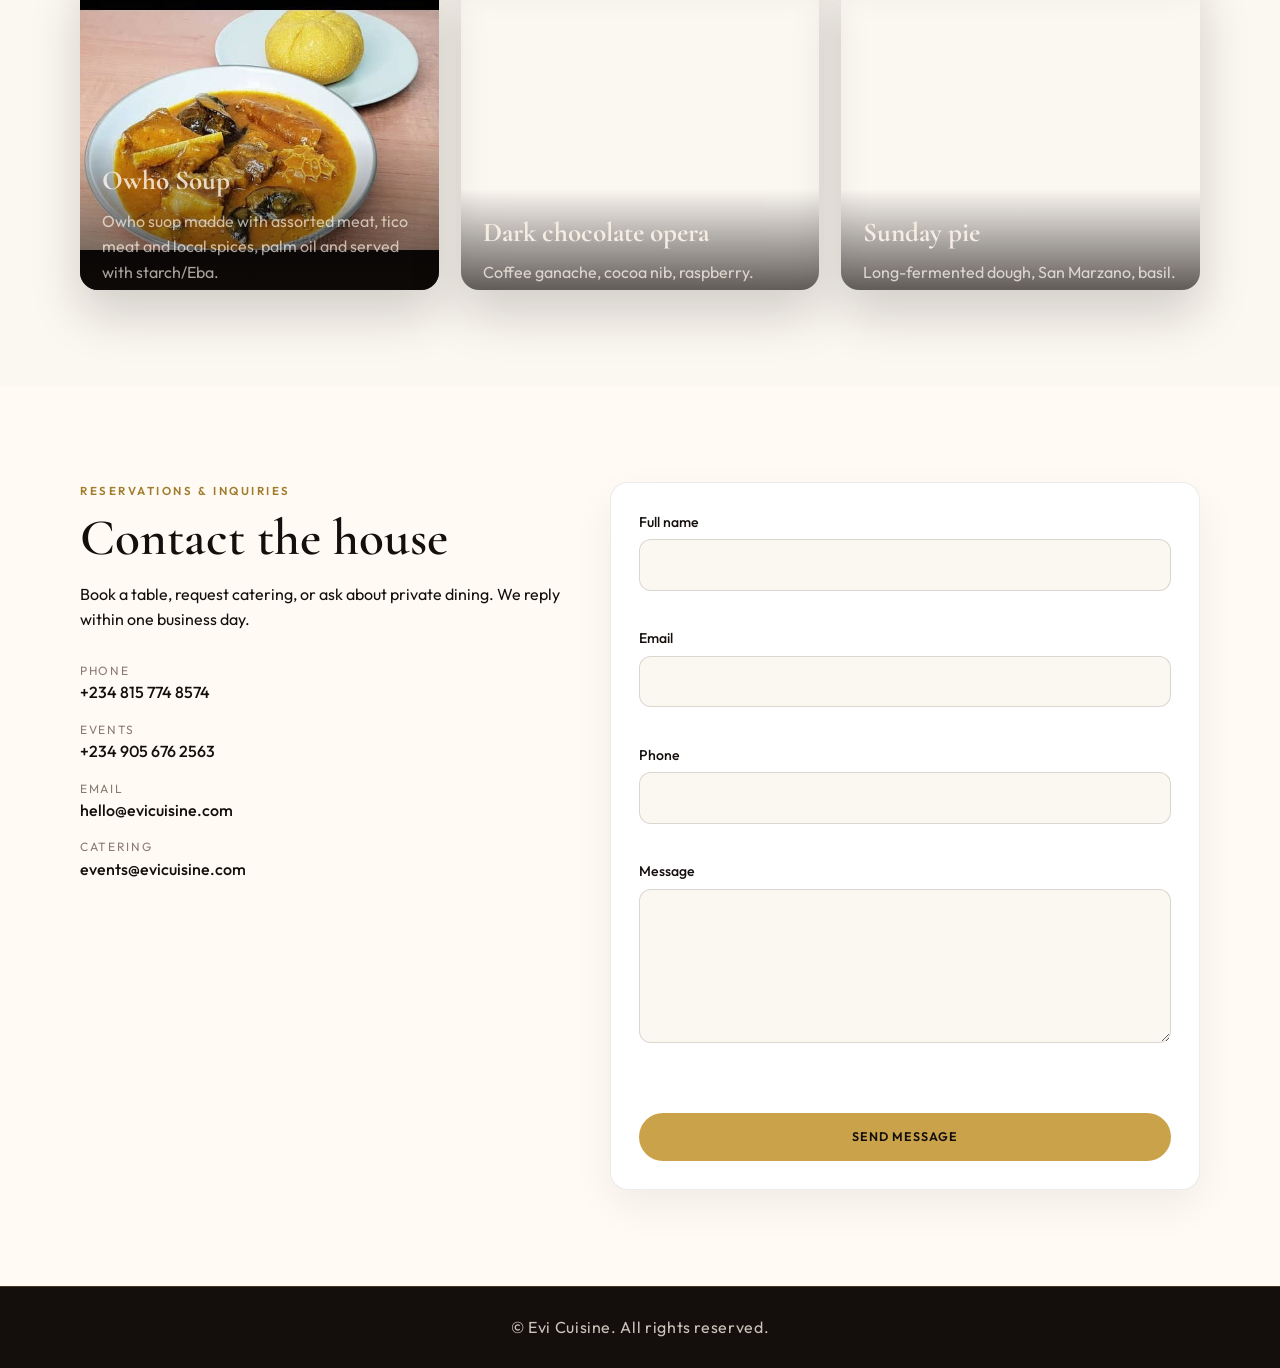
==== commit ce3cce83: "Names of food" ====
--- a/Evi Cuisine.html
+++ b/Evi Cuisine.html
@@ -3,7 +3,7 @@
   <head>
     <meta charset="UTF-8" />
     <meta name="viewport" content="width=device-width, initial-scale=1.0" />
-    <title>Evi Cuisine | Culinary Portfolio</title>
+    <title>Evi Cuisine | Local Meal Portfolio</title>
     <meta
       name="description"
       content="Evi Cuisine — South South contemporary dining, catering, and real-time order tracking."
@@ -240,41 +240,41 @@
             <article class="food-card">
               <img
                 src="delicacy1.jpeg"
-                alt="Smoked ribs with fries and barbecue sides"
-              />
-              <div class="food-card-body">
-                <h3>House smoked ribs</h3>
-                <p>Dry-rubbed, charcoal glaze, market sides.</p>
+                alt="Melon Pepper with Smoked shrimps"
+              />
+              <div class="food-card-body">
+                <h3>Melon Pepper with Smoked shrimps</h3>
+                <p>Melon Pepper with Smoked shrimps Dry-smoked fish and beef, with charcoal heat on clay pot.</p>
               </div>
             </article>
             <article class="food-card">
               <img
                 src="delicacy2.jpeg"
-                alt="Handmade pasta with sage and brown butter"
-              />
-              <div class="food-card-body">
-                <h3>Sage brown-butter pasta</h3>
-                <p>Egg yolk dough, crispy sage, aged pecorino.</p>
+                alt="Banga Soup"
+              />
+              <div class="food-card-body">
+                <h3>Banga Soup</h3>
+                <p> Made fromm palm kernel rich with fresh river fish, cray fish, perewinkles and local spices.</p>
               </div>
             </article>
             <article class="food-card">
               <img
                 src="delicacy3.jpeg"
-                alt="Seared scallops with citrus and microgreens"
-              />
-              <div class="food-card-body">
-                <h3>Citrus scallops</h3>
-                <p>Pan-seared, fennel pollen, citrus beurre blanc.</p>
+                alt="Ogbono Soup"
+              />
+              <div class="food-card-body">
+                <h3>Ogbono Soup</h3>
+                <p>Made with kpomo, vegetable leaves, stock fish served with fufu.</p>
               </div>
             </article>
             <article class="food-card">
               <img
                 src="delicacy4.jpeg"
-                alt="Colorful composed vegetable salad"
-              />
-              <div class="food-card-body">
-                <h3>Market composition</h3>
-                <p>Seasonal vegetables, herb oil, toasted seeds.</p>
+                alt="Owho Soup"
+              />
+              <div class="food-card-body">
+                <h3>Owho Soup </h3>
+                <p>Owho suop madde with assorted meat, tico meat and local spices, palm oil and served with starch/Eba.</p>
               </div>
             </article>
             <article class="food-card">
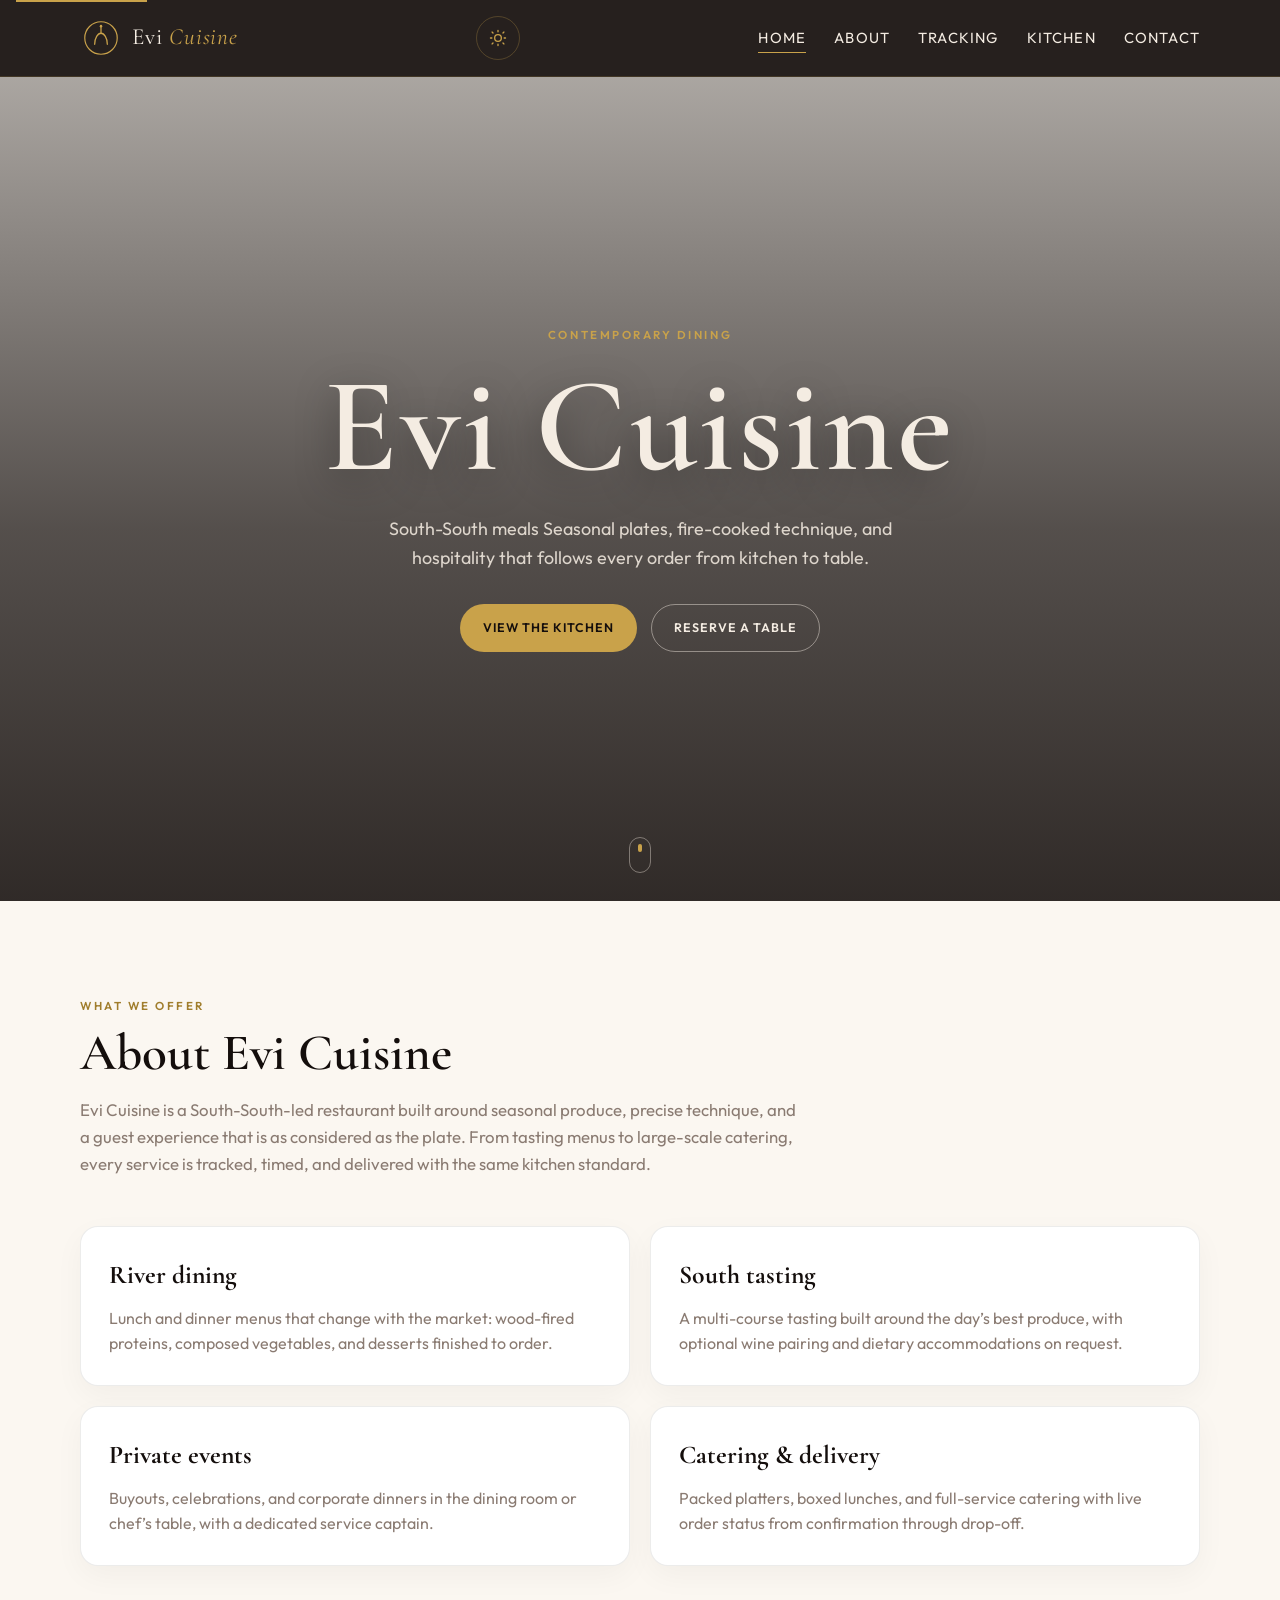
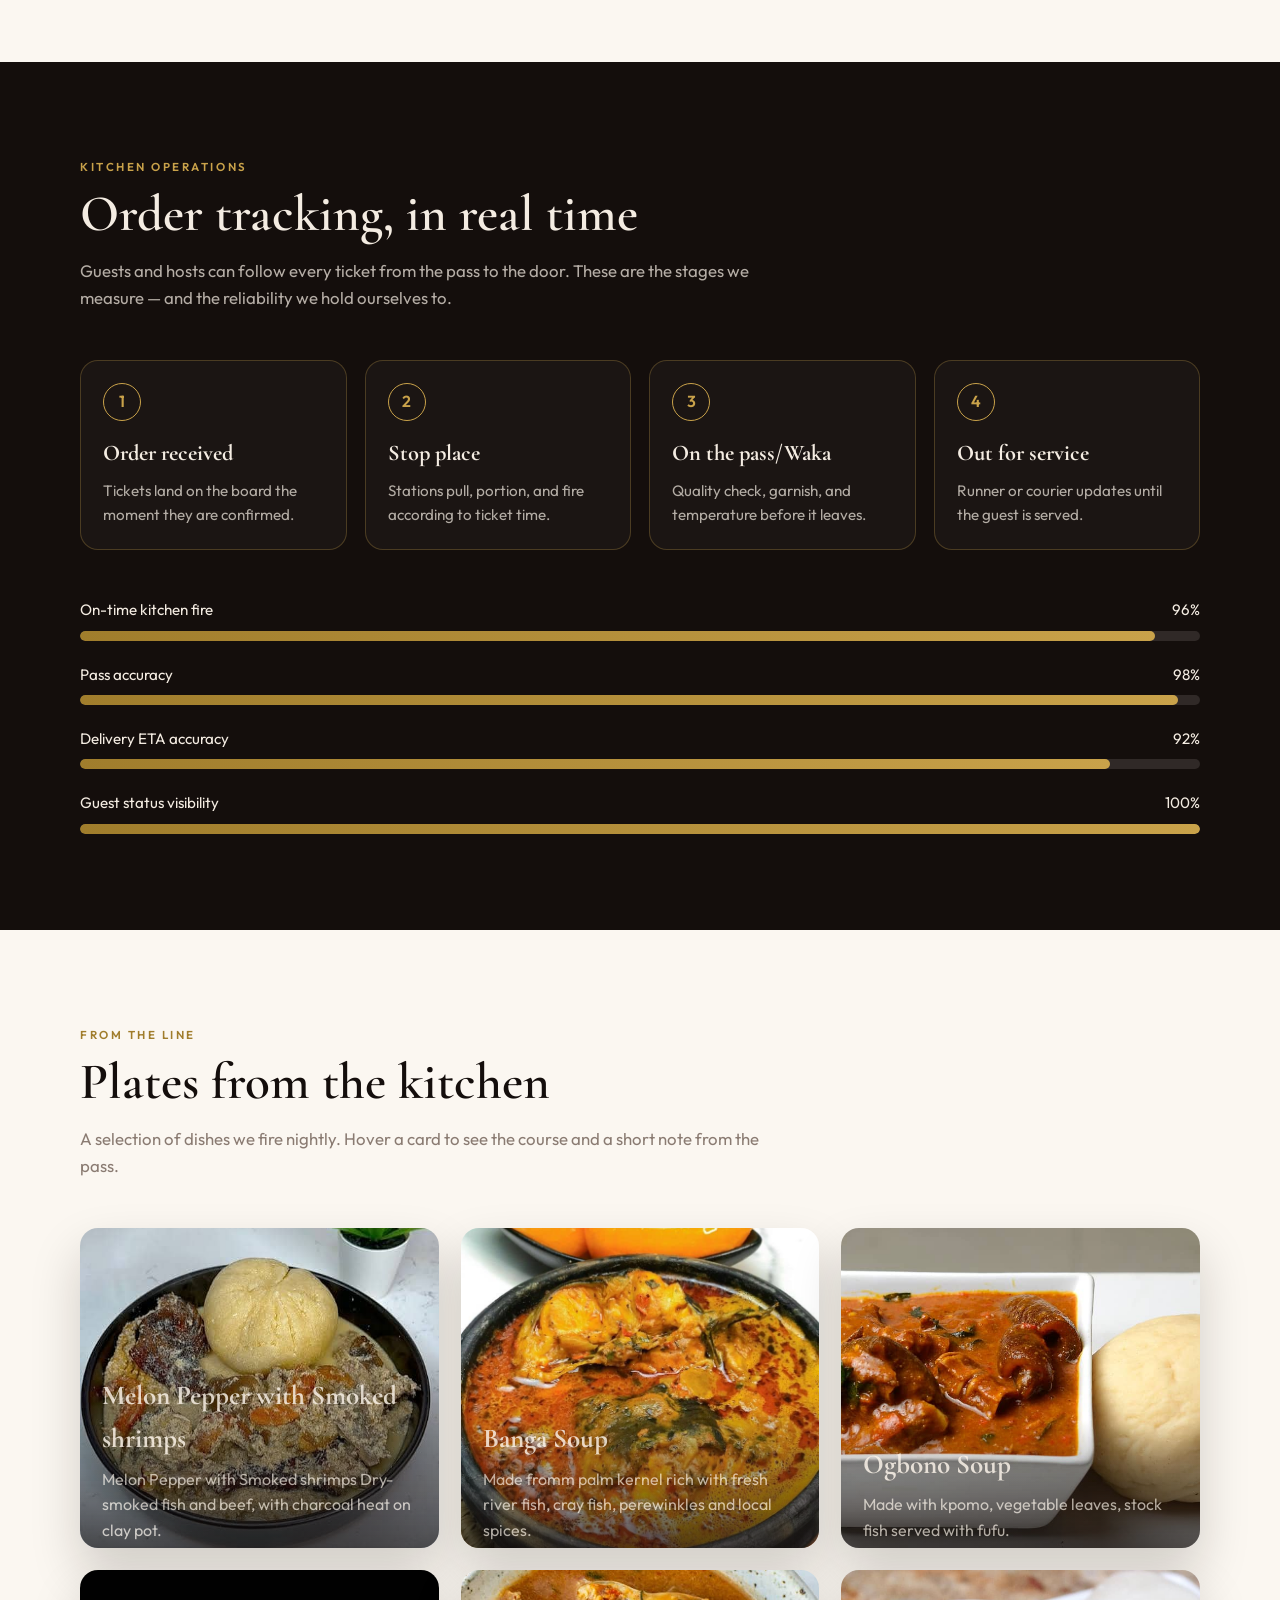
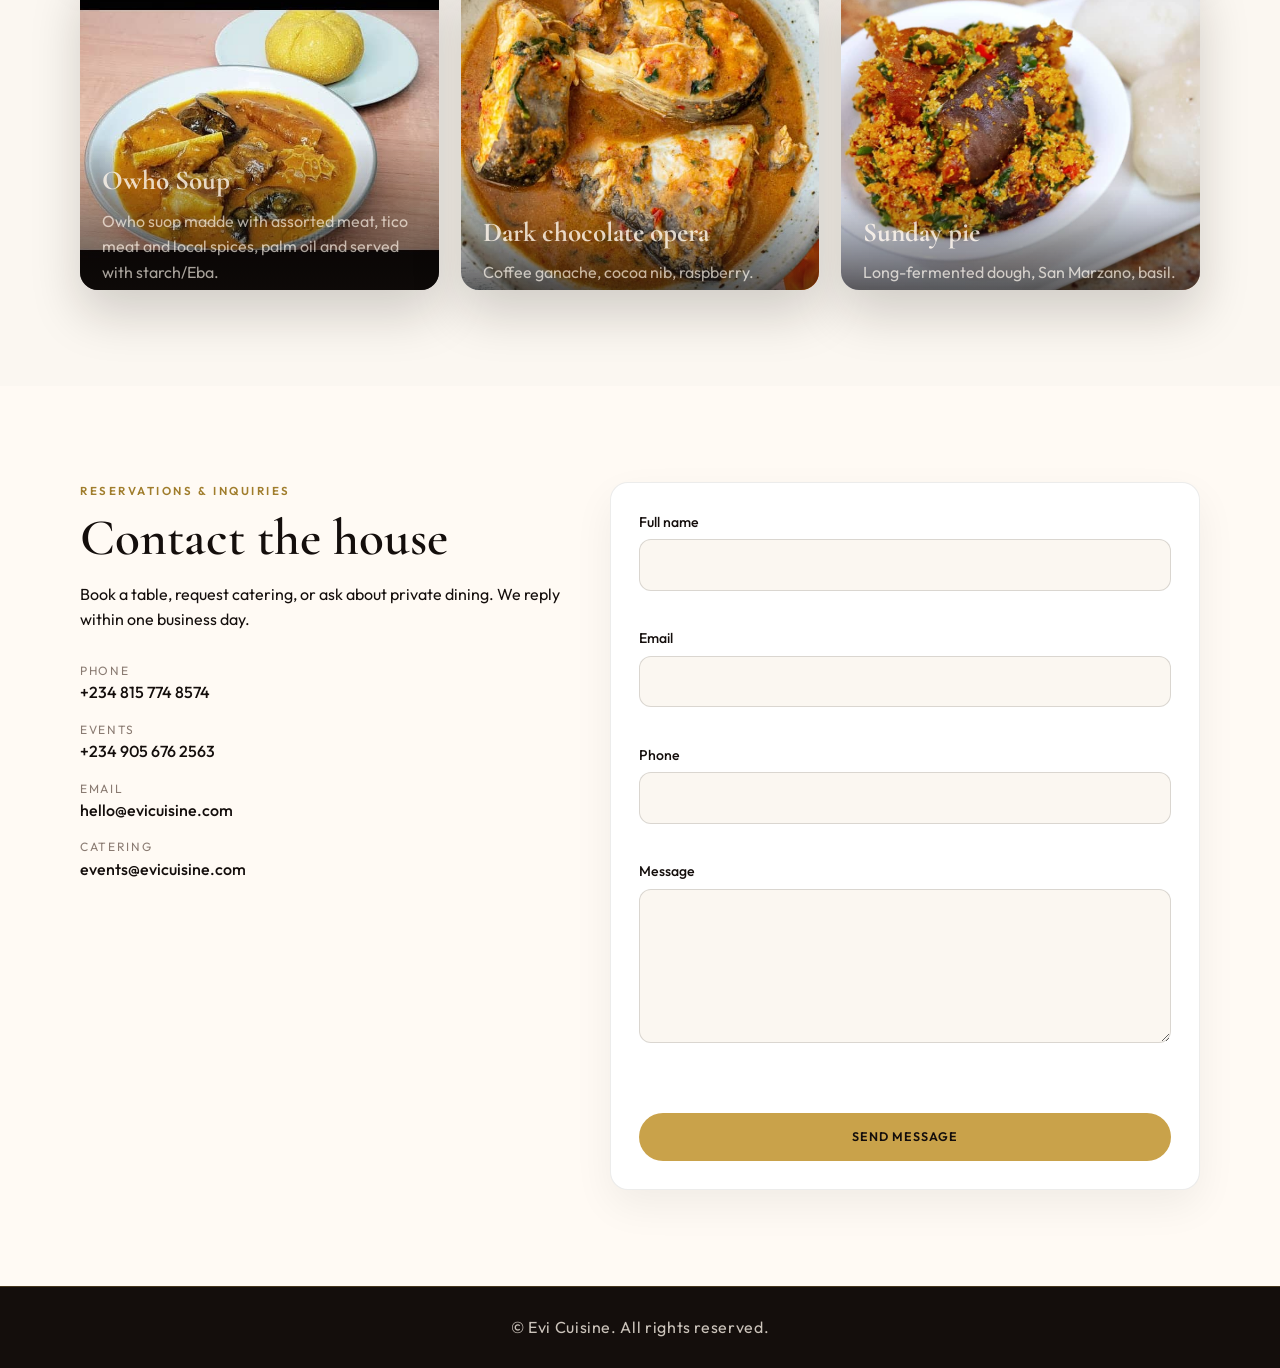
==== commit 71bf4034: "more images" ====
--- a/Evi Cuisine.html
+++ b/Evi Cuisine.html
@@ -279,7 +279,7 @@
             </article>
             <article class="food-card">
               <img
-                src="https://images.unsplash.com/photo-1551024601-bec78aea704b?auto=format&fit=crop&w=900&q=80"
+                src="delicacy5.jpeg"
                 alt="Layered chocolate dessert with berries"
               />
               <div class="food-card-body">
@@ -289,7 +289,7 @@
             </article>
             <article class="food-card">
               <img
-                src="https://images.unsplash.com/photo-1565299624946-b28f40a0ae38?auto=format&fit=crop&w=900&q=80"
+                src="delicacy6.jpeg"
                 alt="Wood-fired pizza with fresh basil"
               />
               <div class="food-card-body">
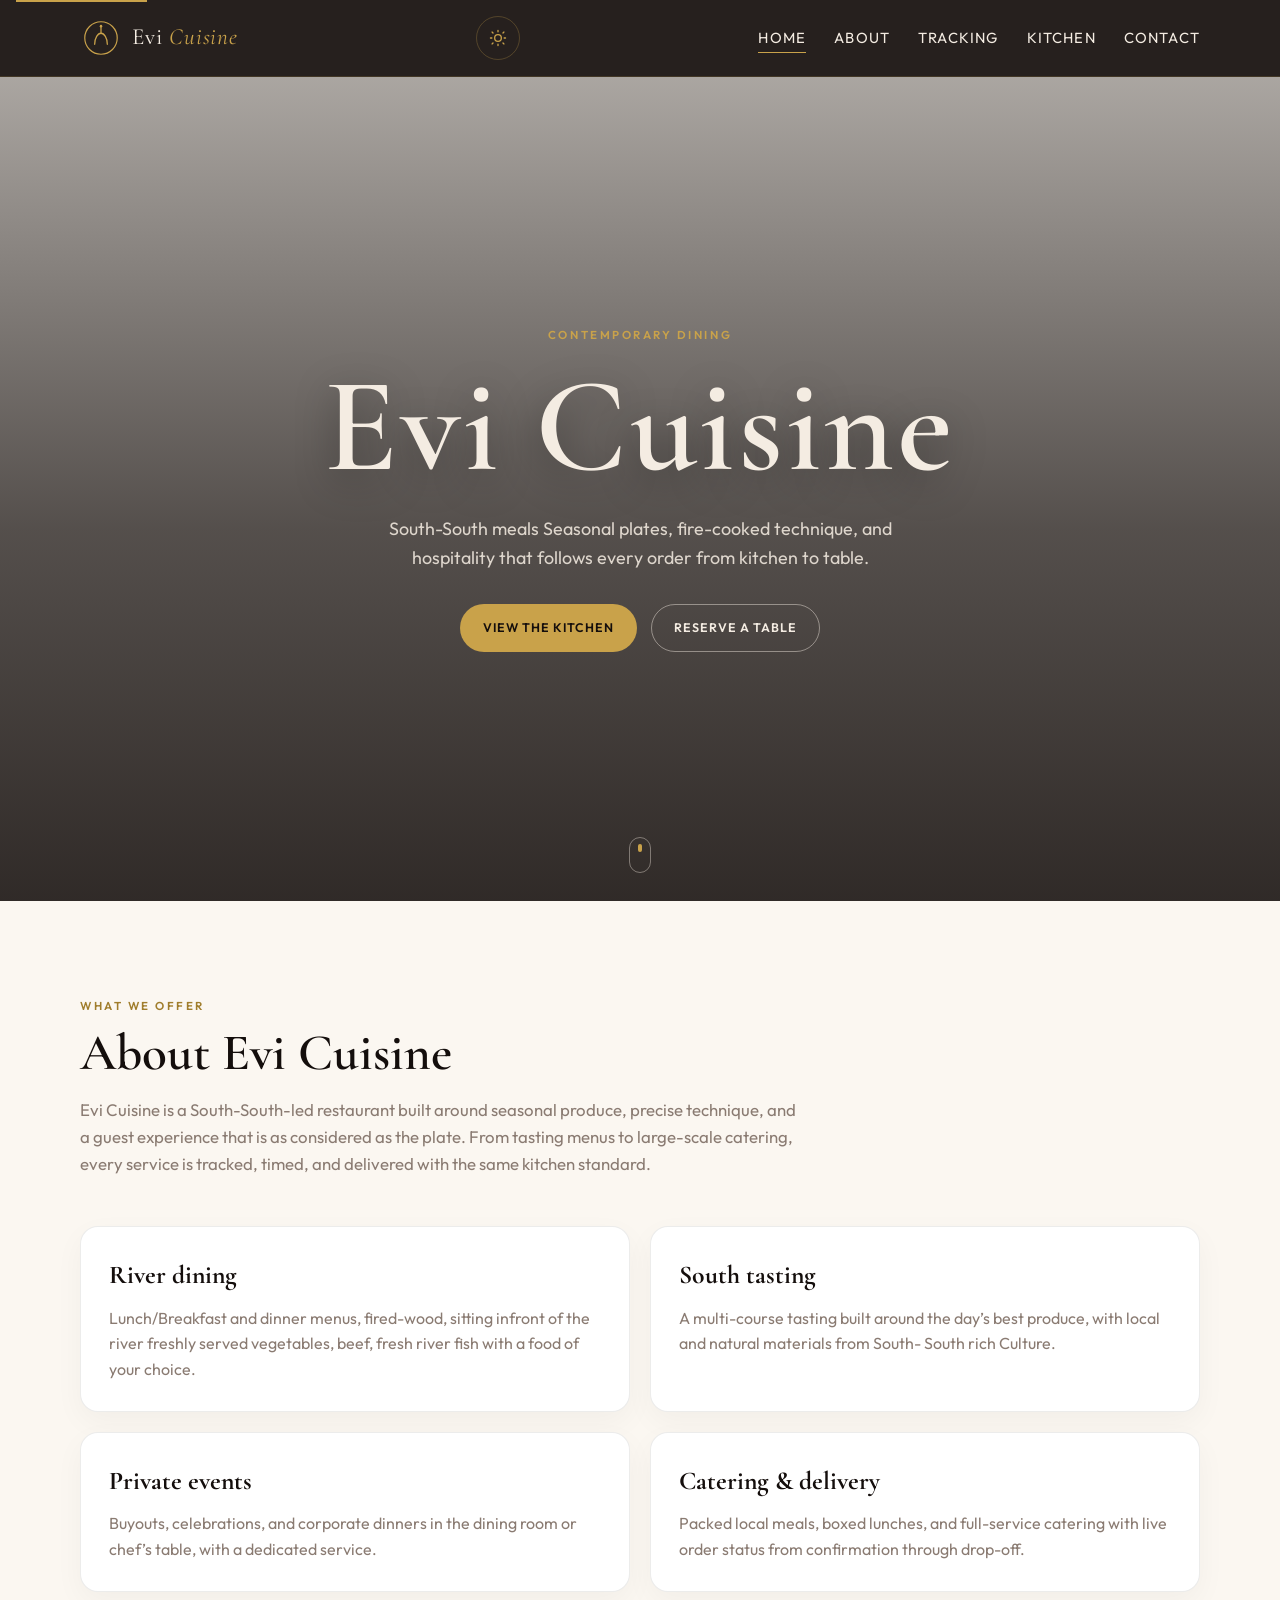
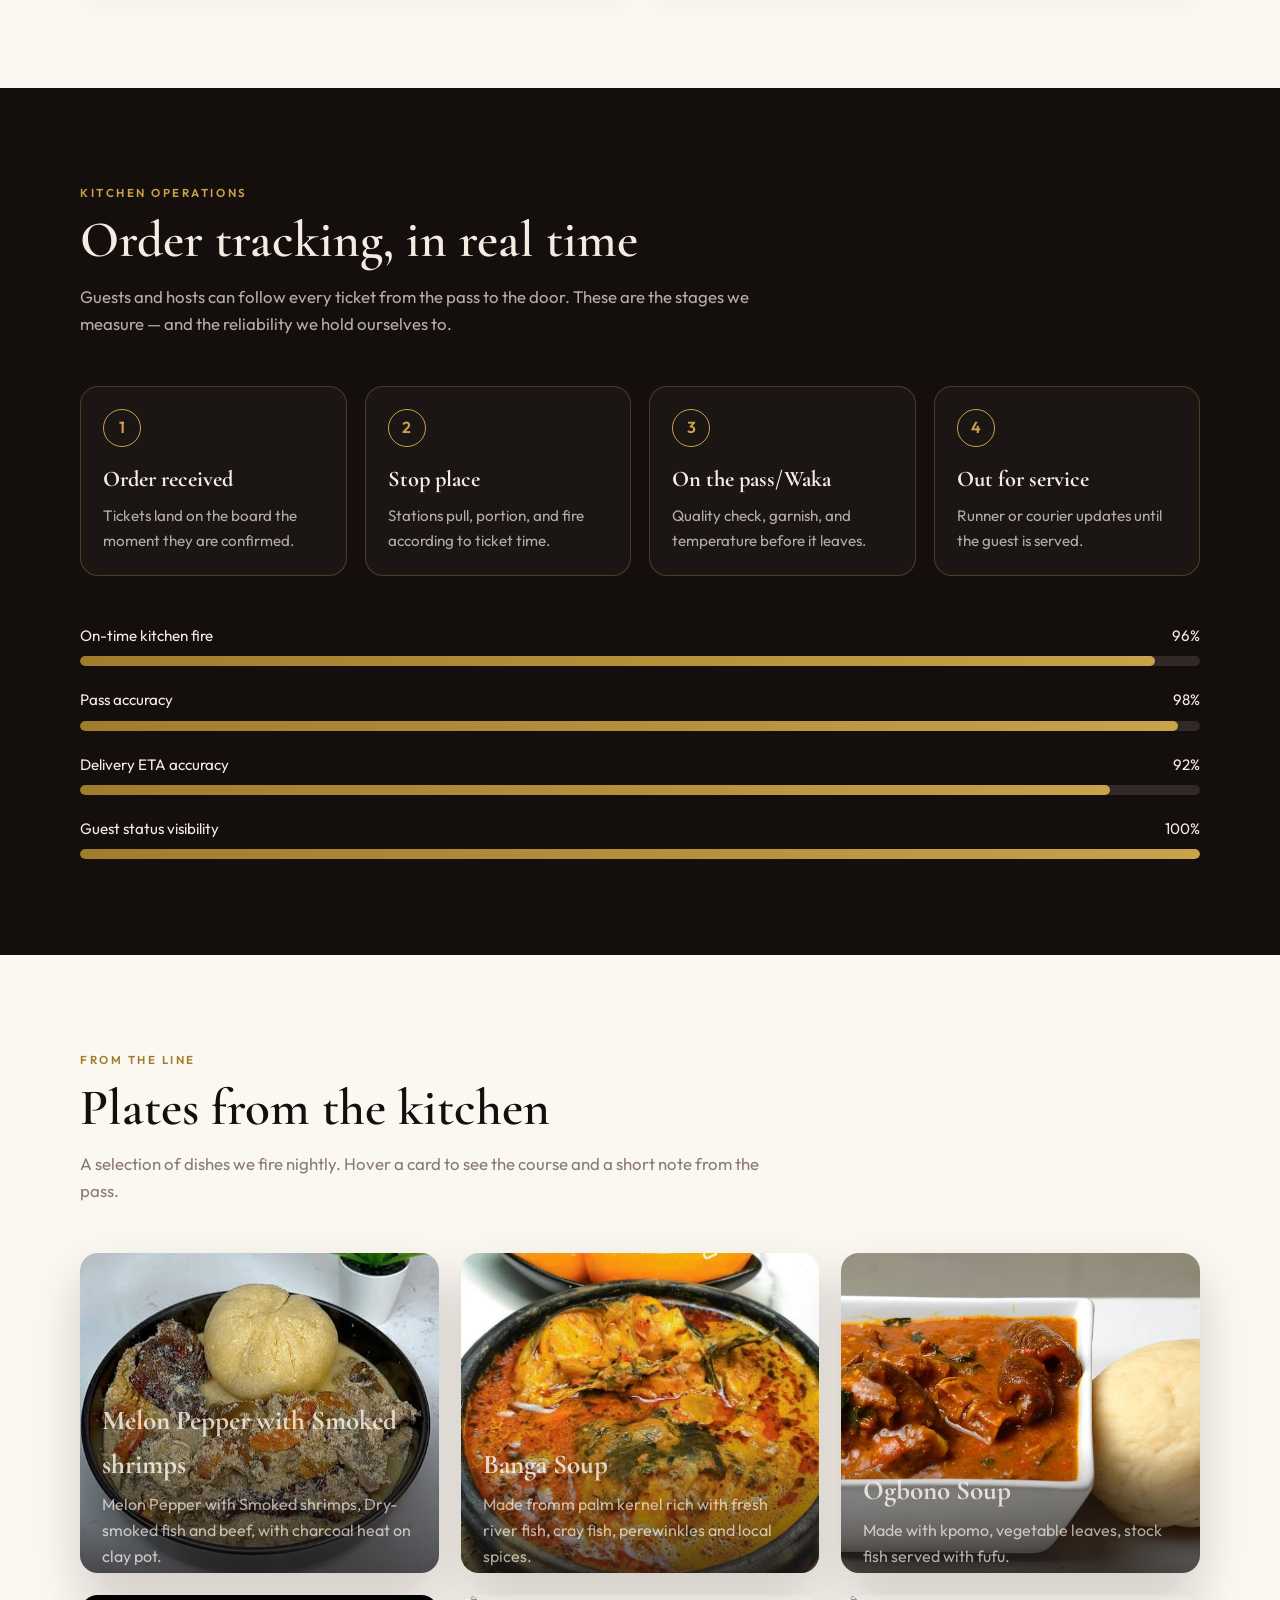
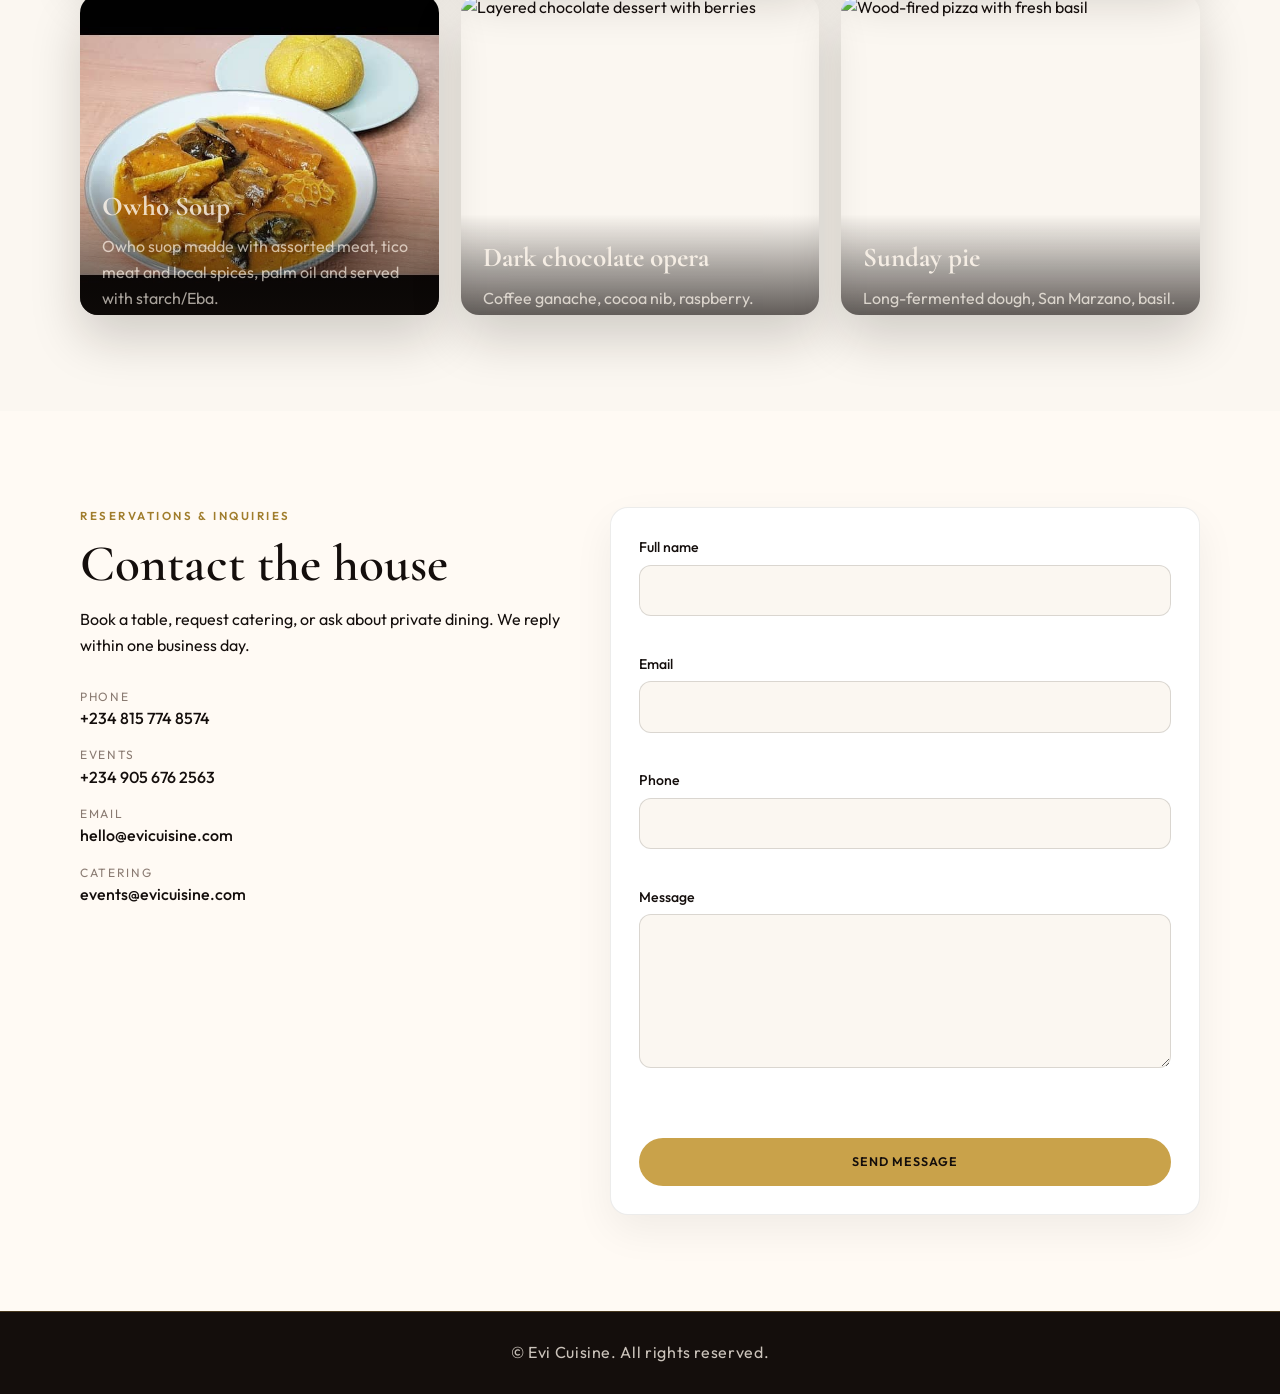
==== commit cc722cf6: "Images" ====
--- a/Evi Cuisine.html
+++ b/Evi Cuisine.html
@@ -121,28 +121,28 @@
             <article class="service-card">
               <h3>River dining</h3>
               <p>
-                Lunch and dinner menus that change with the market: wood-fired proteins, composed
-                vegetables, and desserts finished to order.
+                Lunch/Breakfast and dinner menus, fired-wood, sitting infront of the river freshly served
+                vegetables, beef, fresh river fish with a food of your choice.
               </p>
             </article>
             <article class="service-card">
               <h3>South tasting</h3>
               <p>
-                A multi-course tasting built around the day’s best produce, with optional wine
-                pairing and dietary accommodations on request.
+                A multi-course tasting built around the day’s best produce, with local and natural
+                materials from South- South rich Culture.
               </p>
             </article>
             <article class="service-card">
               <h3>Private events</h3>
               <p>
                 Buyouts, celebrations, and corporate dinners in the dining room or chef’s table,
-                with a dedicated service captain.
+                with a dedicated service.
               </p>
             </article>
             <article class="service-card">
               <h3>Catering &amp; delivery</h3>
               <p>
-                Packed platters, boxed lunches, and full-service catering with live order status
+                Packed local meals, boxed lunches, and full-service catering with live order status
                 from confirmation through drop-off.
               </p>
             </article>
@@ -244,7 +244,7 @@
               />
               <div class="food-card-body">
                 <h3>Melon Pepper with Smoked shrimps</h3>
-                <p>Melon Pepper with Smoked shrimps Dry-smoked fish and beef, with charcoal heat on clay pot.</p>
+                <p>Melon Pepper with Smoked shrimps, Dry-smoked fish and beef, with charcoal heat on clay pot.</p>
               </div>
             </article>
             <article class="food-card">
@@ -279,7 +279,7 @@
             </article>
             <article class="food-card">
               <img
-                src="delicacy5.jpeg"
+                src="https://images.unsplash.com/photo-1551024601-bec78aea704b?auto=format&fit=crop&w=900&q=80"
                 alt="Layered chocolate dessert with berries"
               />
               <div class="food-card-body">
@@ -289,7 +289,7 @@
             </article>
             <article class="food-card">
               <img
-                src="delicacy6.jpeg"
+                src="https://images.unsplash.com/photo-1565299624946-b28f40a0ae38?auto=format&fit=crop&w=900&q=80"
                 alt="Wood-fired pizza with fresh basil"
               />
               <div class="food-card-body">
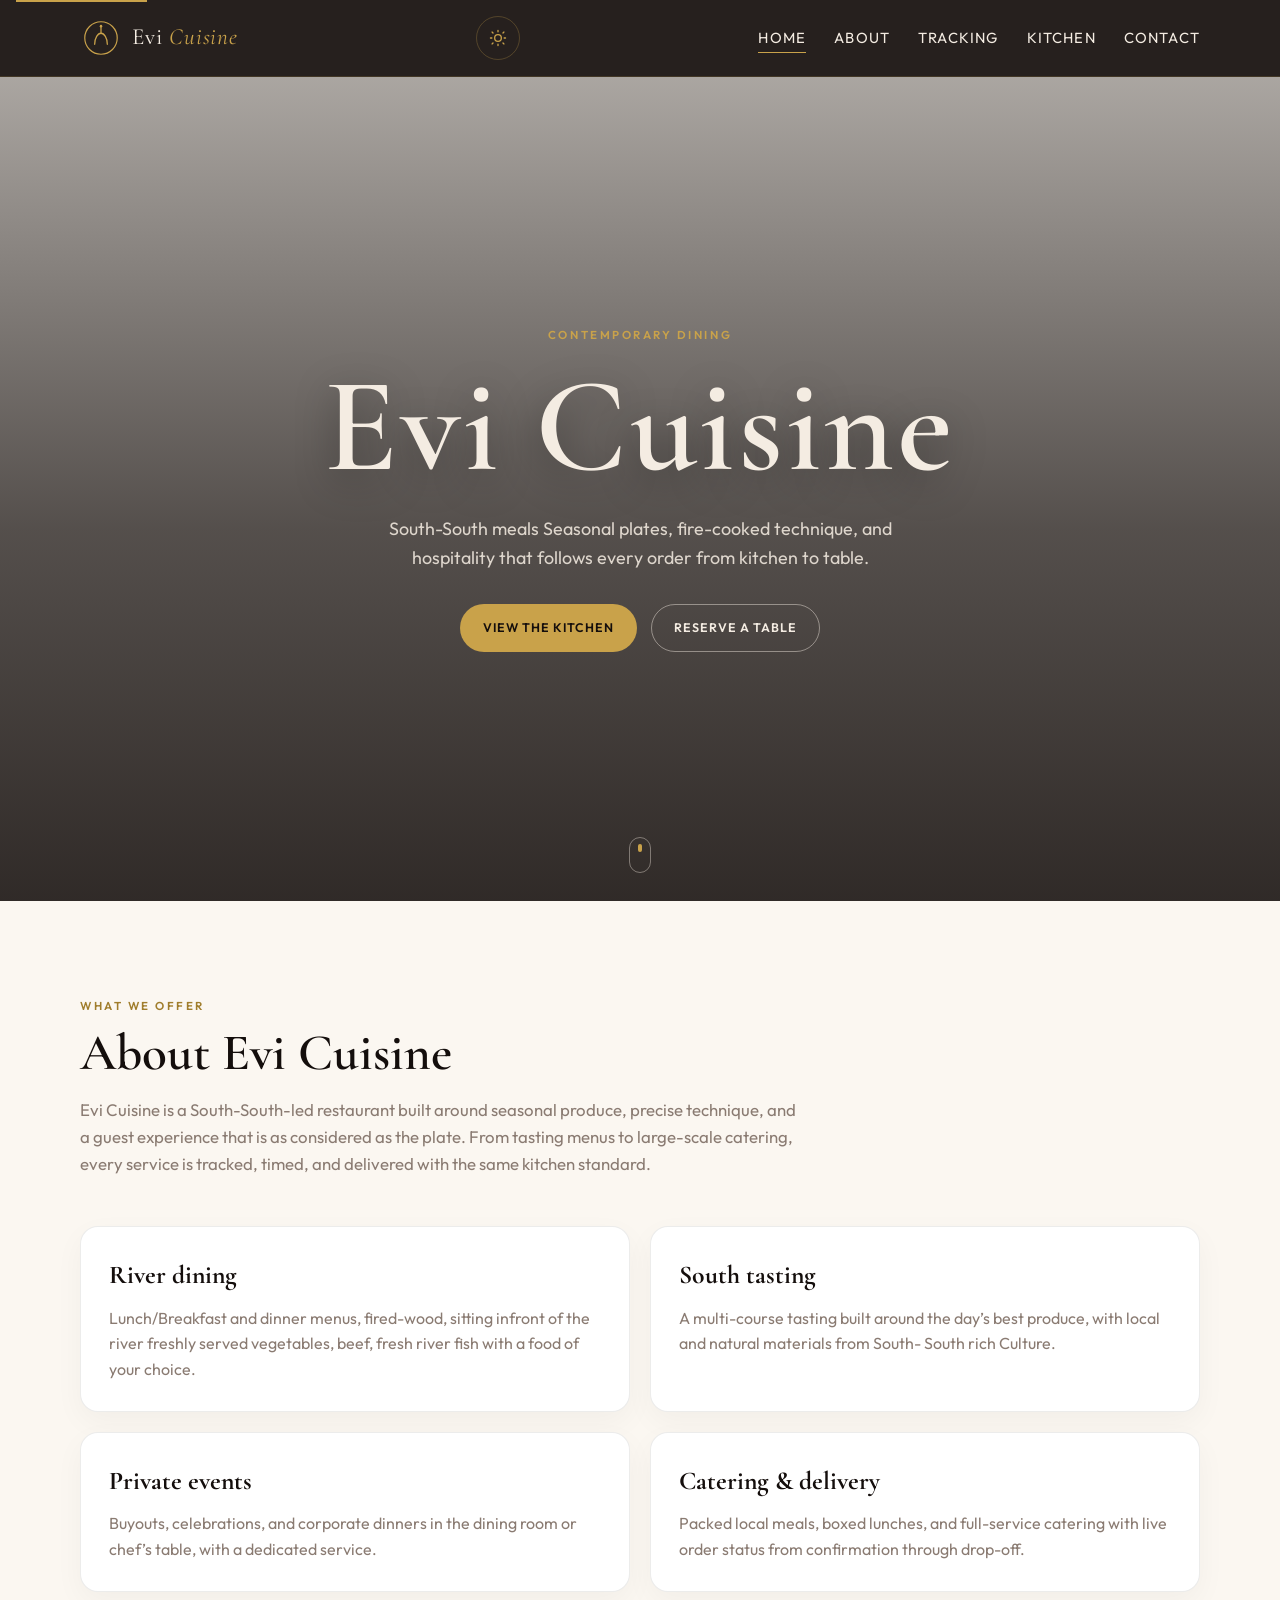
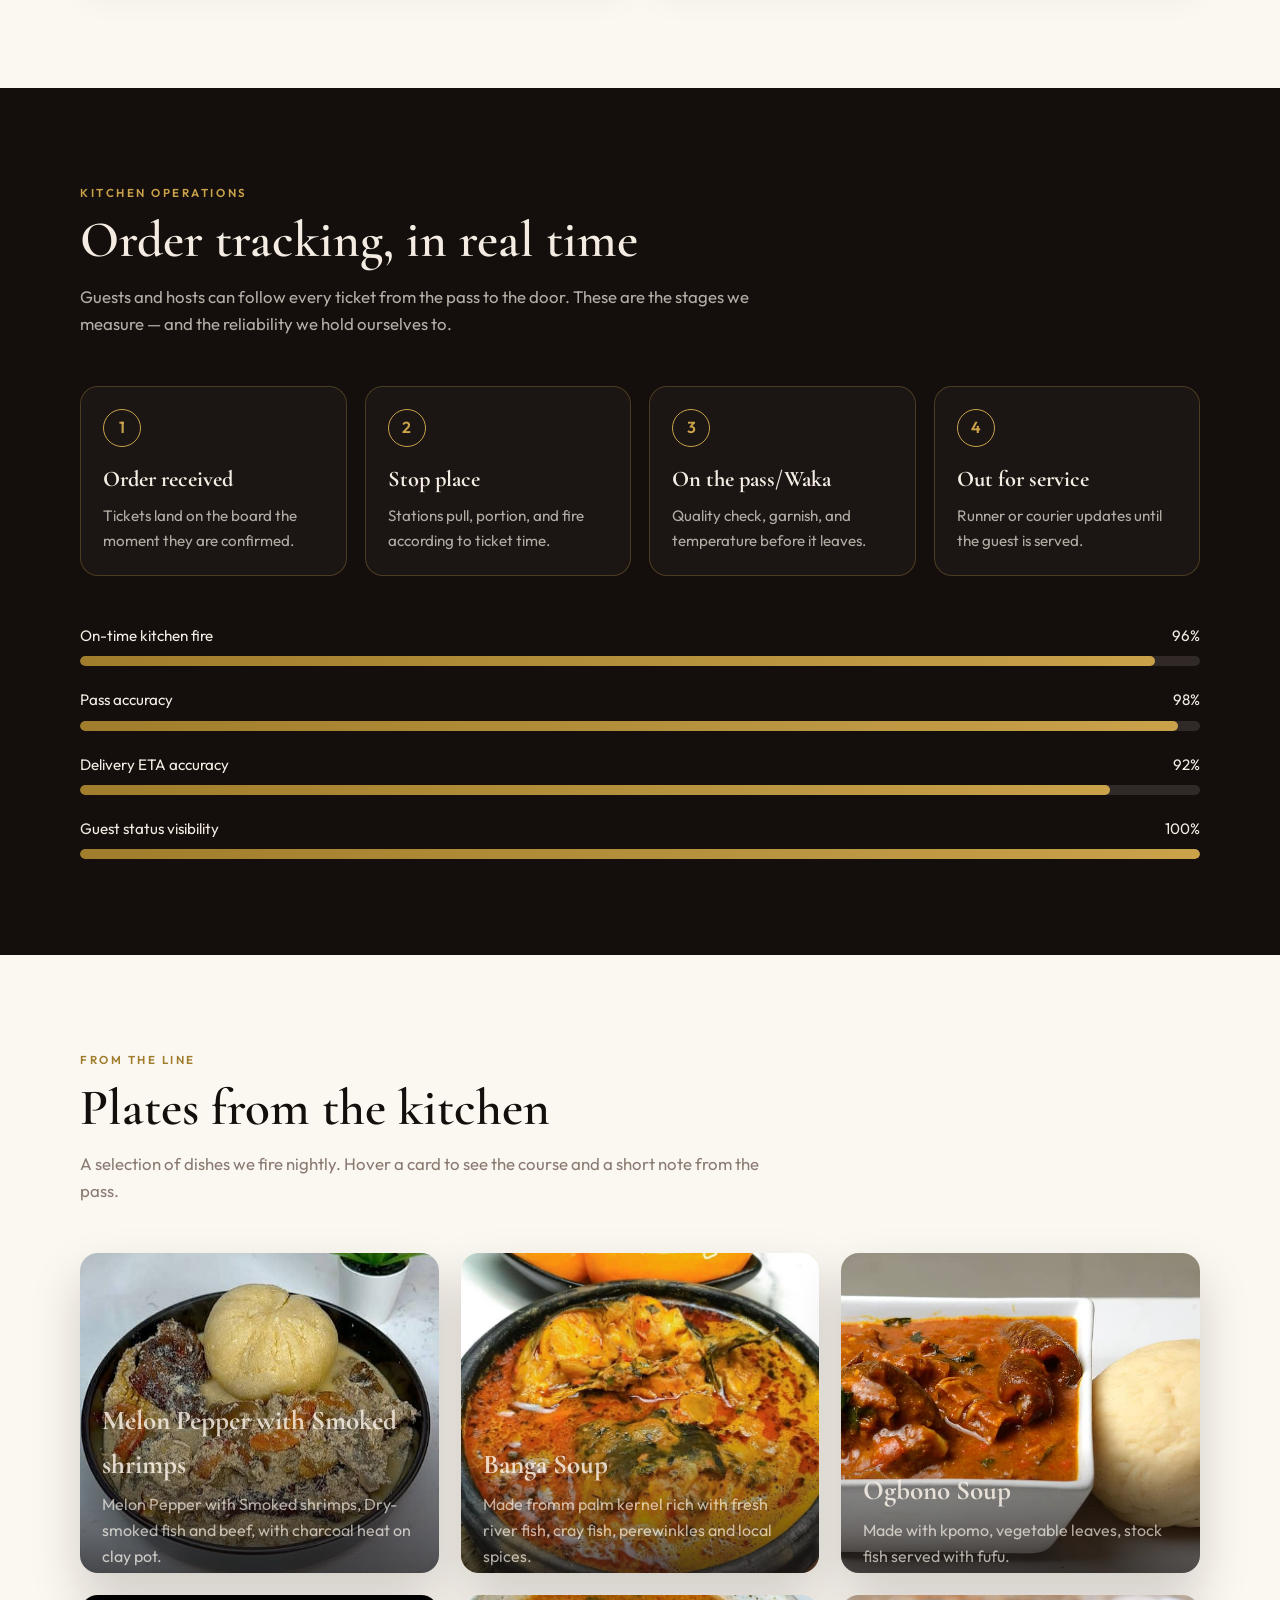
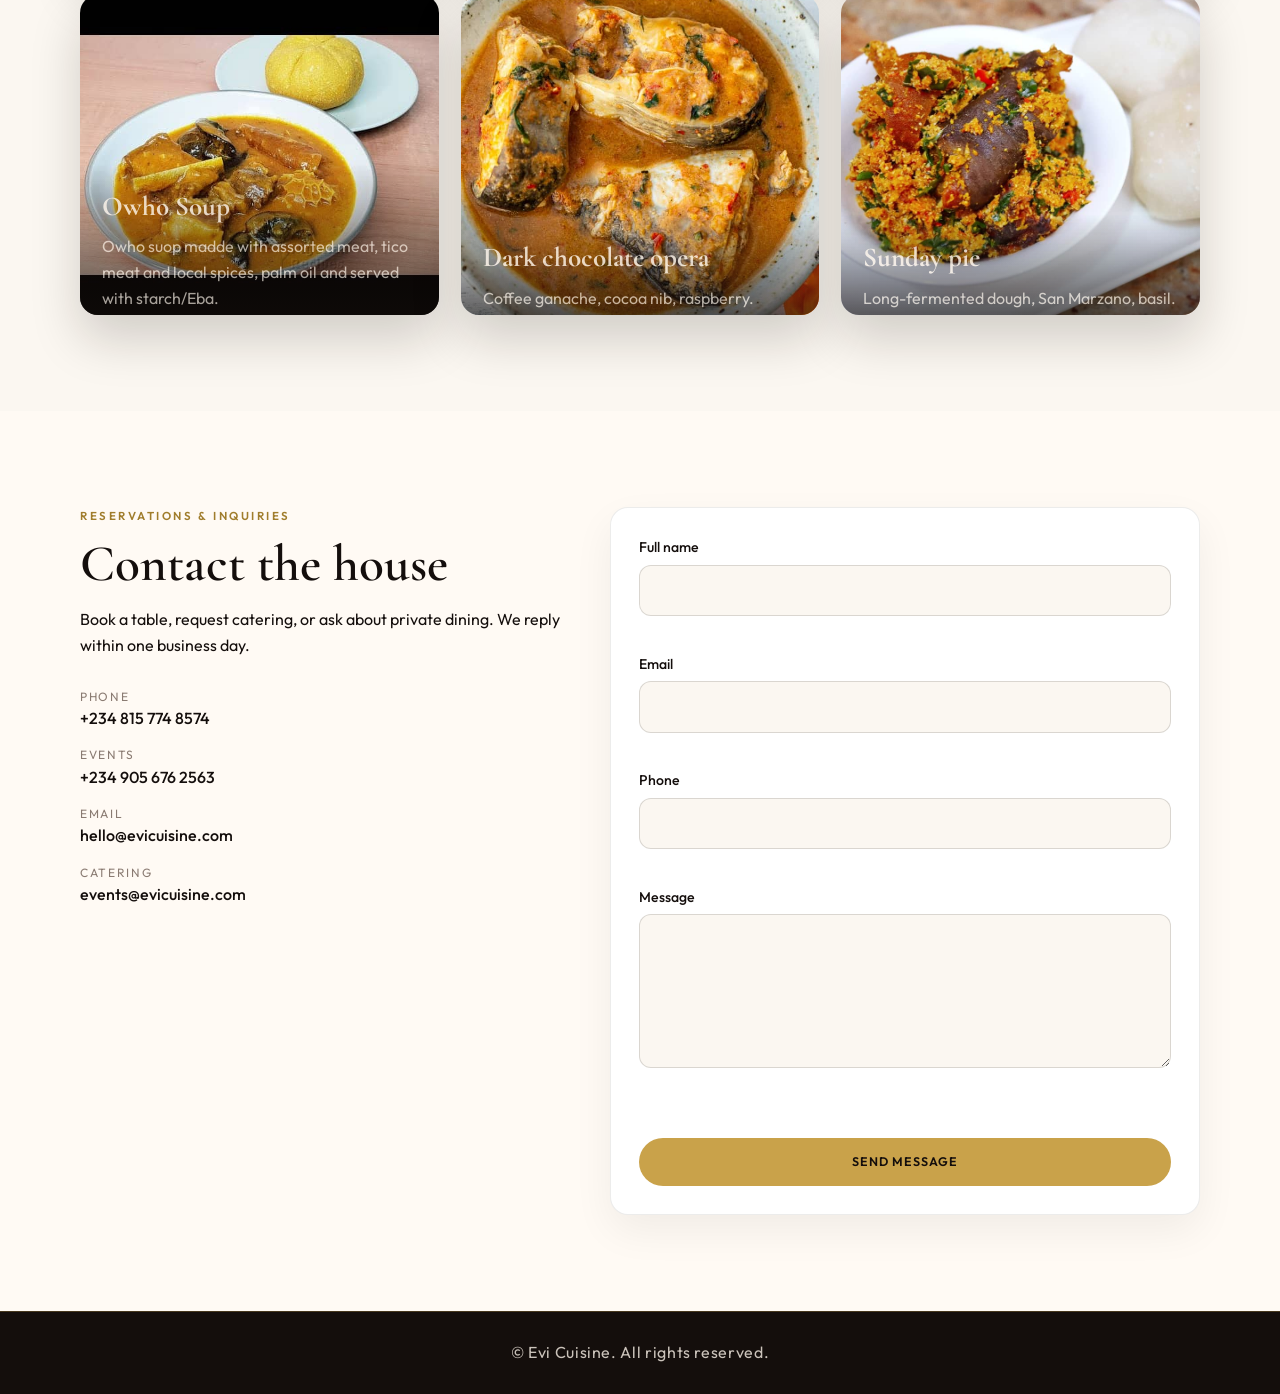
==== commit 060412f1: "Merge pull request #4 from prosnero-glitch/Prosper-1 Images" ====
--- a/Evi Cuisine.html
+++ b/Evi Cuisine.html
@@ -279,7 +279,7 @@
             </article>
             <article class="food-card">
               <img
-                src="https://images.unsplash.com/photo-1551024601-bec78aea704b?auto=format&fit=crop&w=900&q=80"
+                src="delicacy5.jpeg"
                 alt="Layered chocolate dessert with berries"
               />
               <div class="food-card-body">
@@ -289,7 +289,7 @@
             </article>
             <article class="food-card">
               <img
-                src="https://images.unsplash.com/photo-1565299624946-b28f40a0ae38?auto=format&fit=crop&w=900&q=80"
+                src="delicacy6.jpeg"
                 alt="Wood-fired pizza with fresh basil"
               />
               <div class="food-card-body">
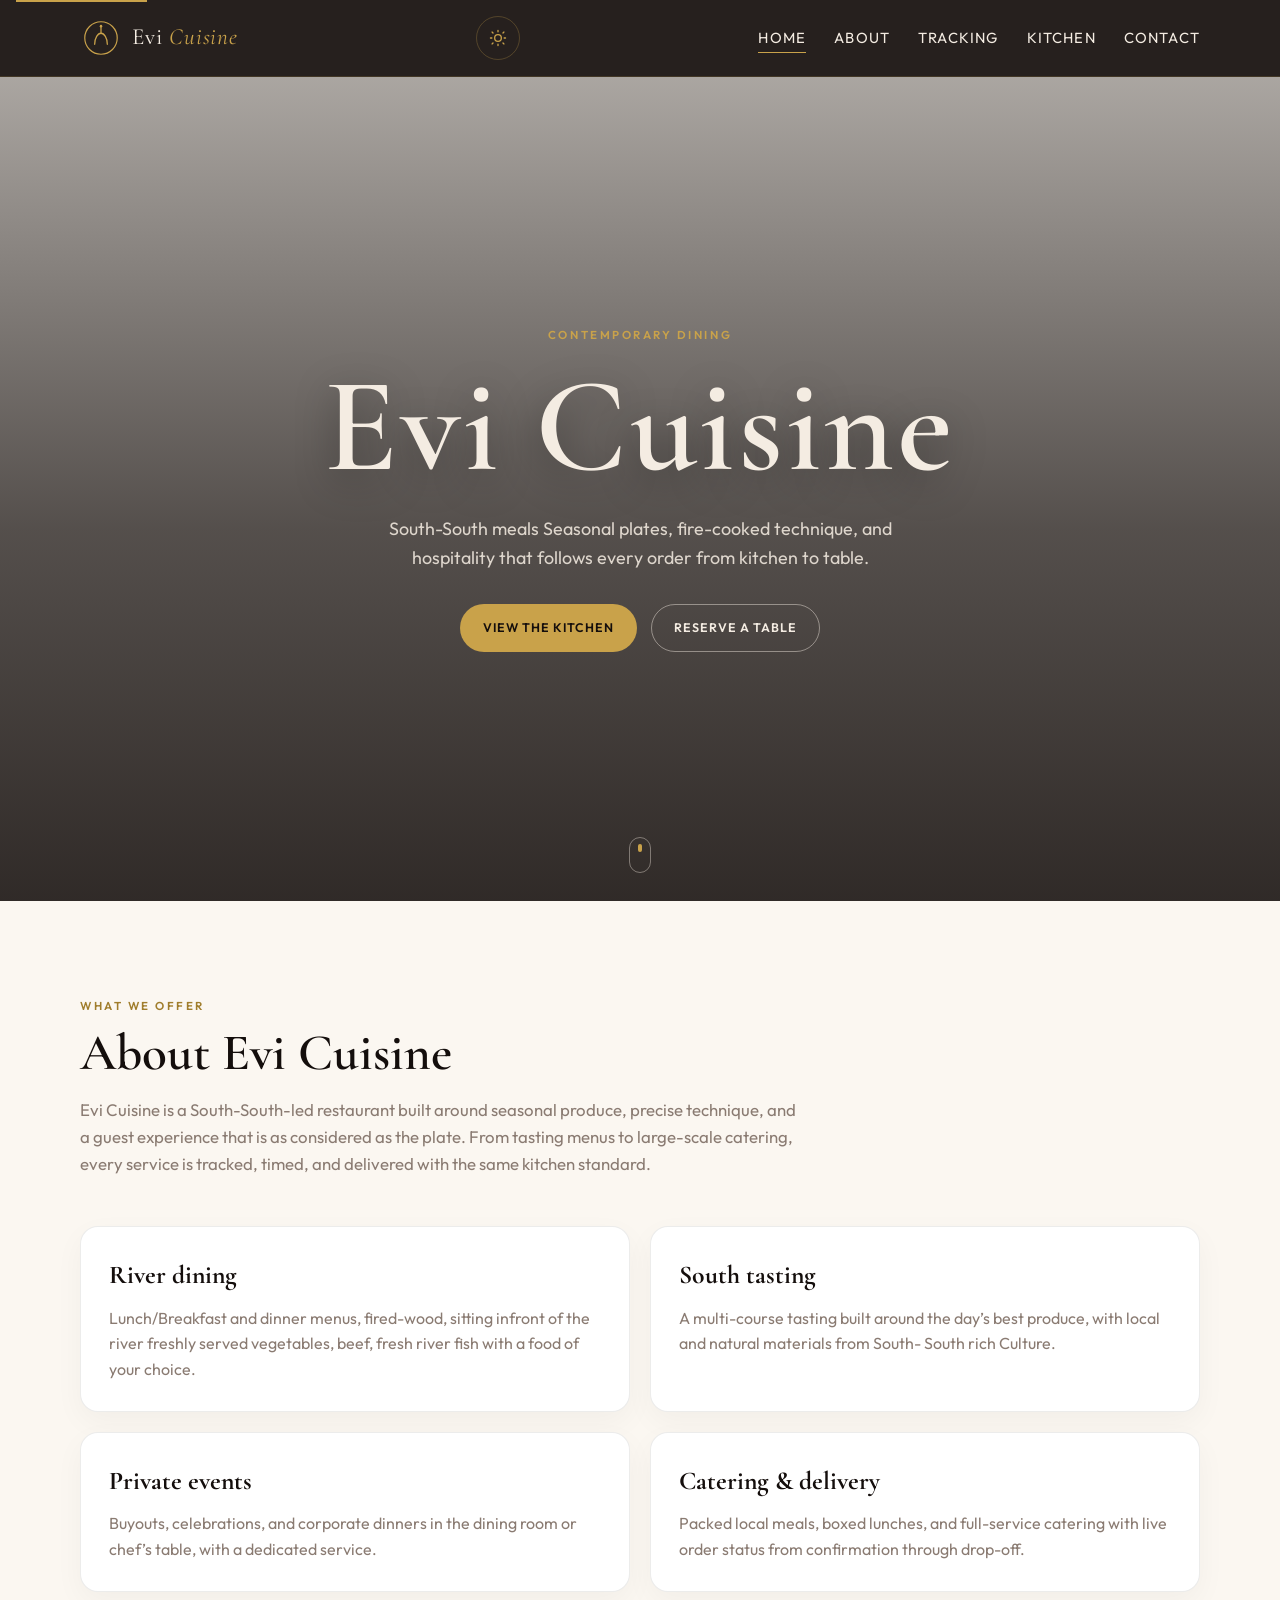
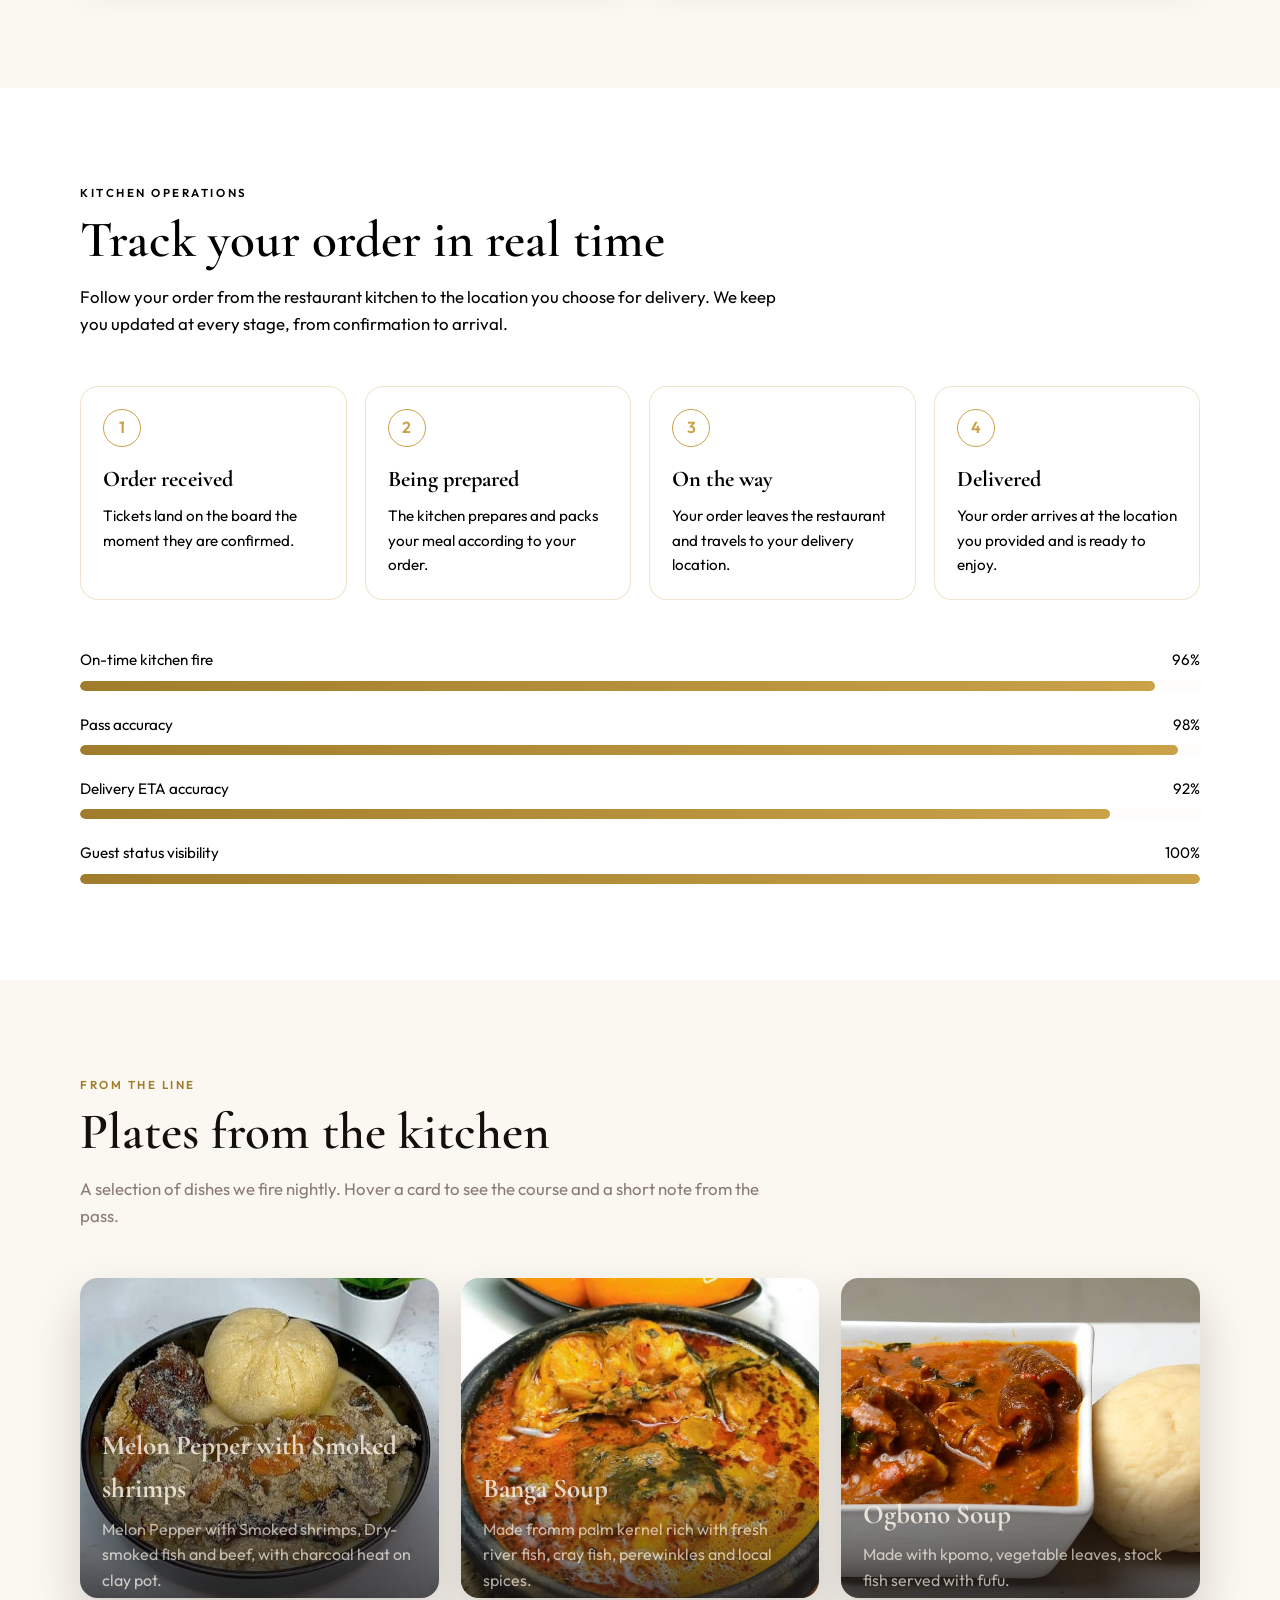
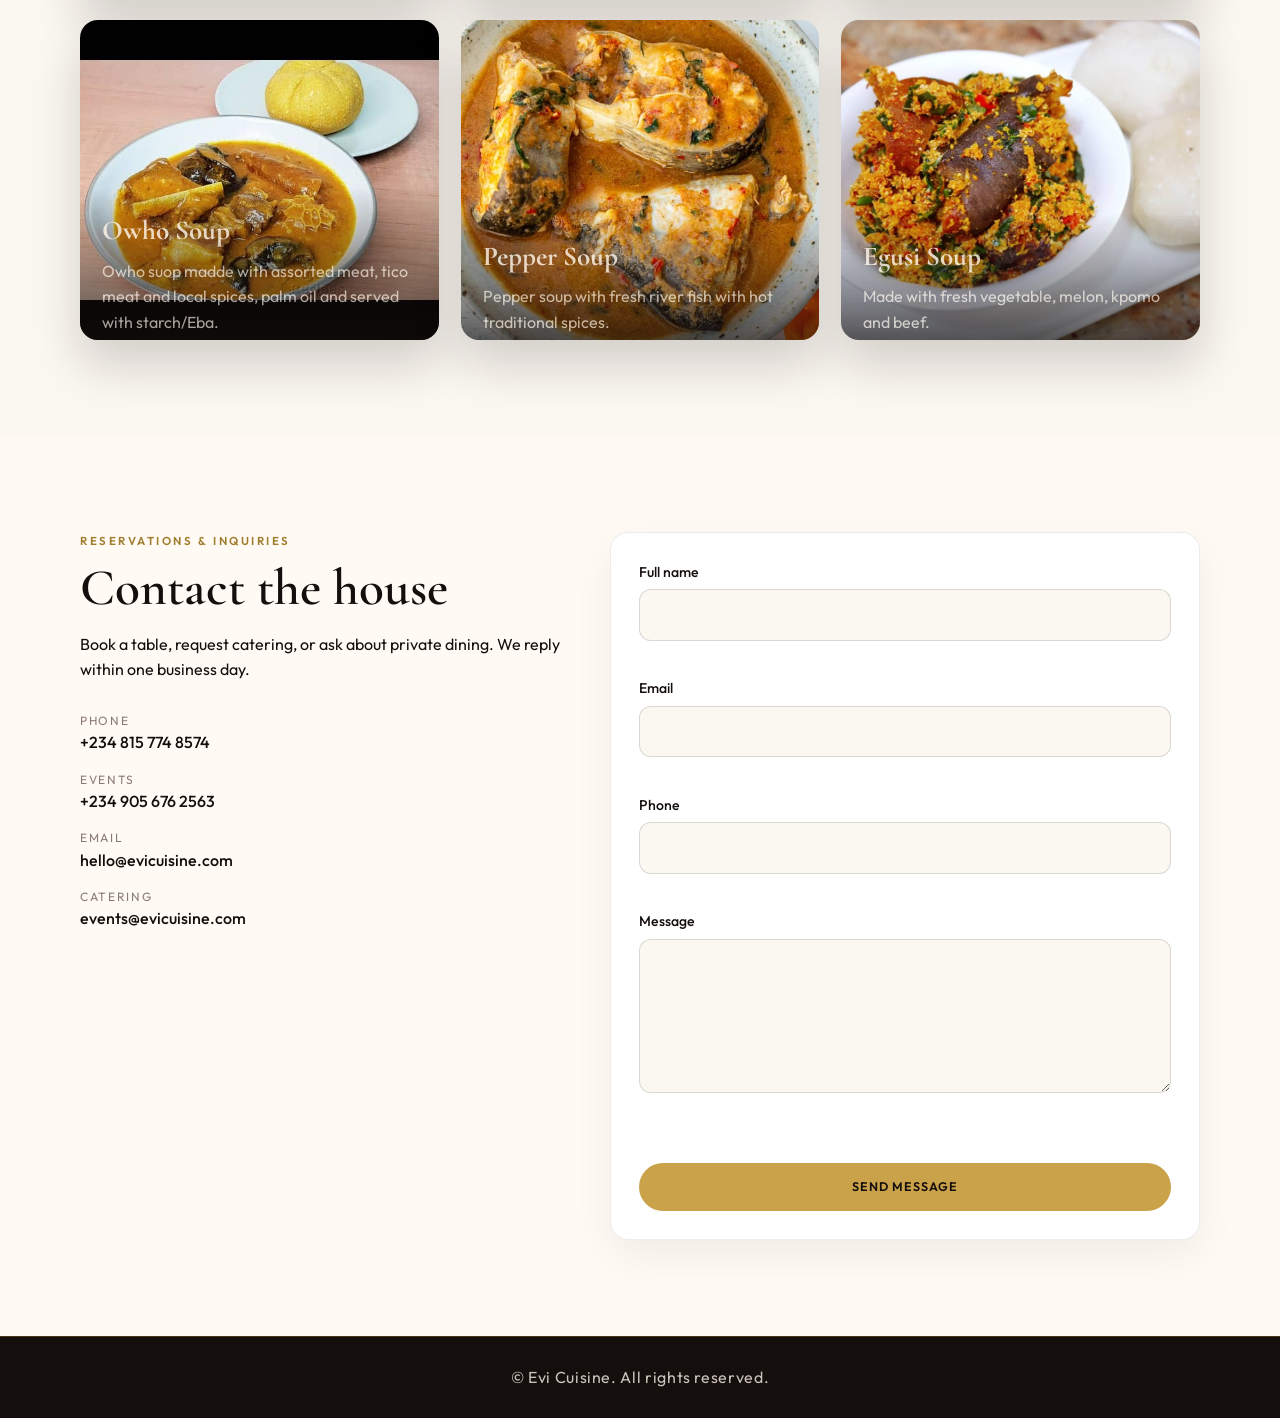
==== commit f23f39a7: "Name of Food, tracking order,images of food" ====
--- a/Evi Cuisine.html
+++ b/Evi Cuisine.html
@@ -154,10 +154,10 @@
         <div class="container">
           <header class="section-header">
             <p class="eyebrow">Kitchen operations</p>
-            <h2>Order tracking, in real time</h2>
+            <h2>Track your order in real time</h2>
             <p class="section-intro">
-              Guests and hosts can follow every ticket from the pass to the door. These are the
-              stages we measure — and the reliability we hold ourselves to.
+              Follow your order from the restaurant kitchen to the location you choose for delivery.
+              We keep you updated at every stage, from confirmation to arrival.
             </p>
           </header>
 
@@ -169,18 +169,18 @@
             </li>
             <li class="track-step">
               <span class="track-icon" aria-hidden="true">2</span>
-              <h3>Stop place</h3>
-              <p>Stations pull, portion, and fire according to ticket time.</p>
+              <h3>Being prepared</h3>
+              <p>The kitchen prepares and packs your meal according to your order.</p>
             </li>
             <li class="track-step">
               <span class="track-icon" aria-hidden="true">3</span>
-              <h3>On the pass/Waka </h3>
-              <p>Quality check, garnish, and temperature before it leaves.</p>
+              <h3>On the way</h3>
+              <p>Your order leaves the restaurant and travels to your delivery location.</p>
             </li>
             <li class="track-step">
               <span class="track-icon" aria-hidden="true">4</span>
-              <h3>Out for service</h3>
-              <p>Runner or courier updates until the guest is served.</p>
+              <h3>Delivered</h3>
+              <p>Your order arrives at the location you provided and is ready to enjoy.</p>
             </li>
           </ol>
 
@@ -279,22 +279,22 @@
             </article>
             <article class="food-card">
               <img
-                src="delicacy5.jpeg"
-                alt="Layered chocolate dessert with berries"
-              />
-              <div class="food-card-body">
-                <h3>Dark chocolate opera</h3>
-                <p>Coffee ganache, cocoa nib, raspberry.</p>
-              </div>
-            </article>
-            <article class="food-card">
-              <img
-                src="delicacy6.jpeg"
-                alt="Wood-fired pizza with fresh basil"
-              />
-              <div class="food-card-body">
-                <h3>Sunday pie</h3>
-                <p>Long-fermented dough, San Marzano, basil.</p>
+                src="Pepper Soup.jpeg"
+                alt="Pepper Soup"
+              />
+              <div class="food-card-body">
+                <h3>Pepper Soup</h3>
+                <p>Pepper soup with fresh river fish with hot traditional spices.</p>
+              </div>
+            </article>
+            <article class="food-card">
+              <img
+                src="Egusi Soup.jpeg"
+                alt="Egusi Soup"
+              />
+              <div class="food-card-body">
+                <h3>Egusi Soup</h3>
+                <p>Made with fresh vegetable, melon, kpomo and beef.</p>
               </div>
             </article>
           </div>
--- a/Evicuisinestyle.css
+++ b/Evicuisinestyle.css
@@ -414,16 +414,16 @@
 }
 
 .skills {
-  background: var(--ink);
-  color: var(--cream);
+  background: #ffffff;
+  color: #000000;
 }
 
 .skills .eyebrow {
-  color: var(--gold);
+  color: #000000;
 }
 
 .skills .section-intro {
-  color: rgba(244, 236, 226, 0.72);
+  color: #000000;
 }
 
 .track-steps {
@@ -458,11 +458,12 @@
   margin: 0 0 8px;
   font-family: var(--font-display);
   font-size: 1.4rem;
+  color: #000000;
 }
 
 .track-step p {
   margin: 0;
-  color: rgba(244, 236, 226, 0.7);
+  color: #000000;
   font-size: 0.95rem;
 }
 
@@ -476,6 +477,7 @@
   justify-content: space-between;
   margin-bottom: 8px;
   font-size: 0.95rem;
+  color: #000000;
 }
 
 .progress-track {
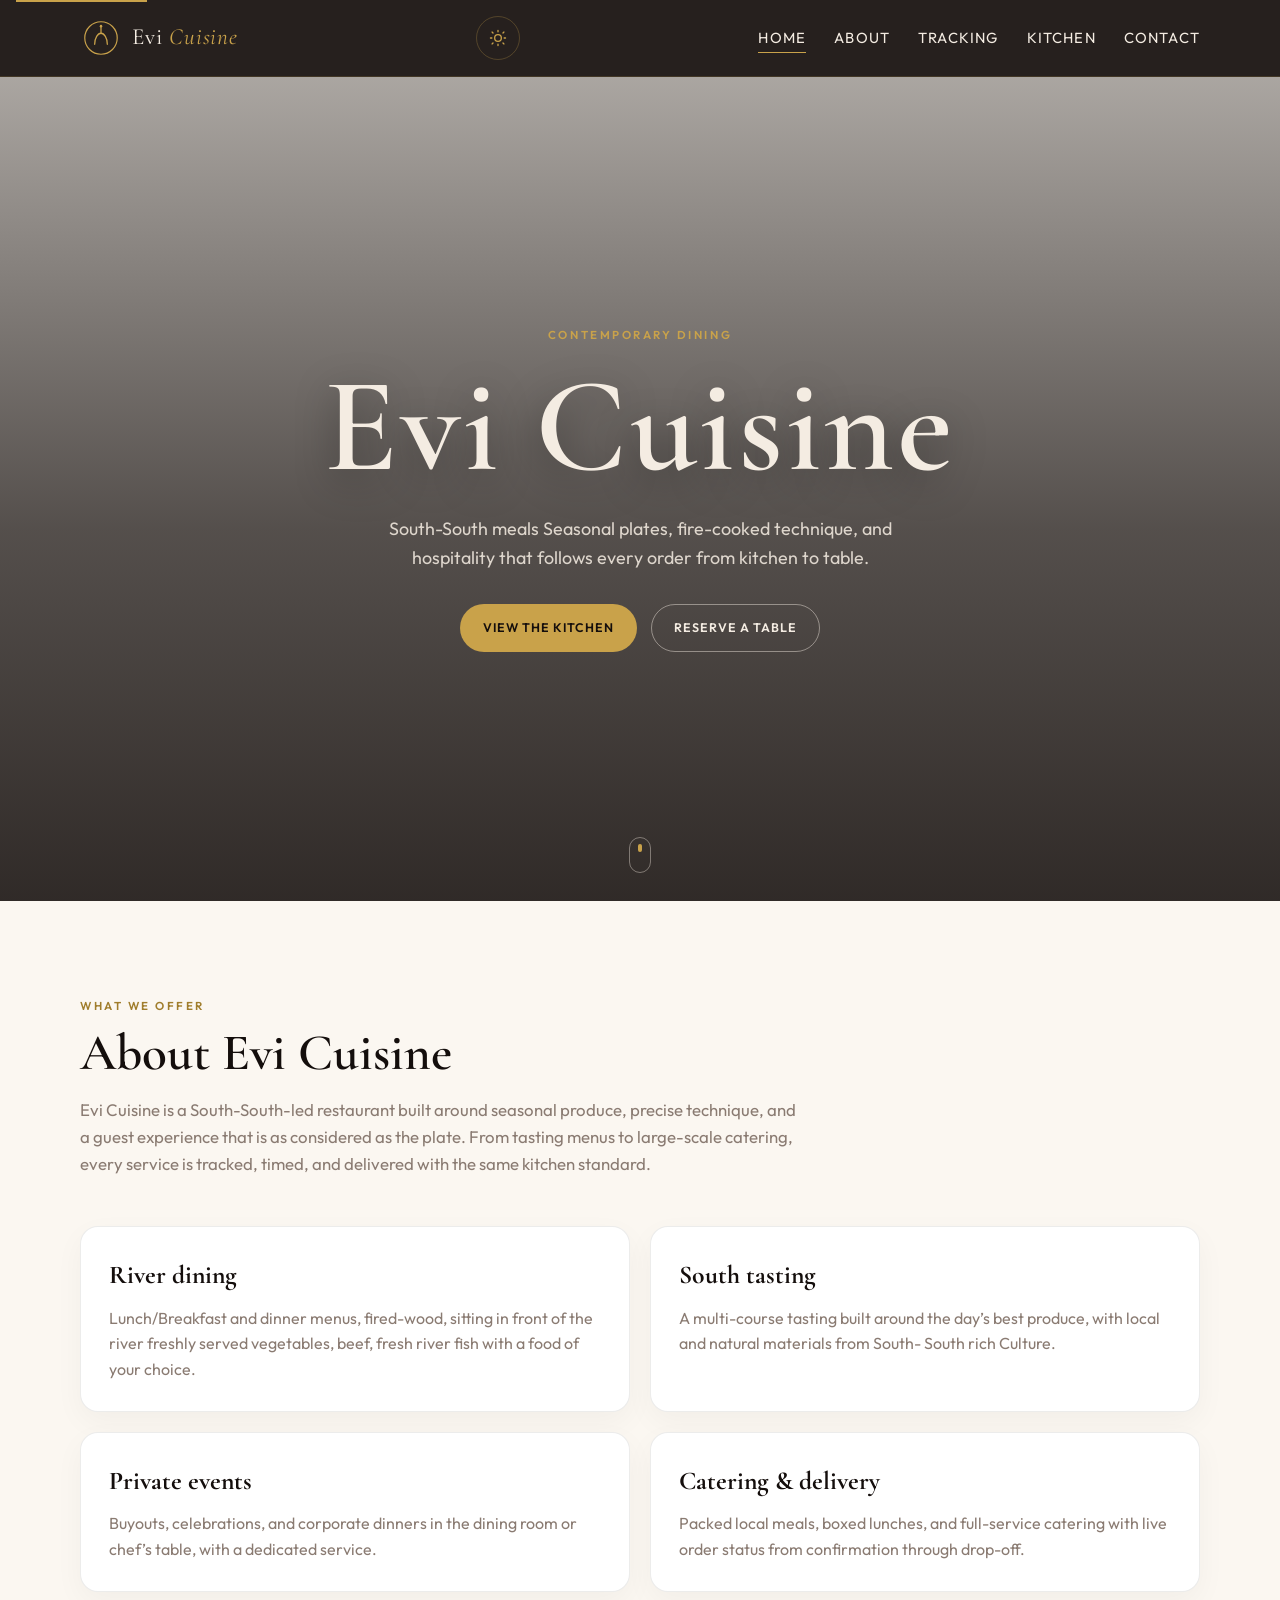
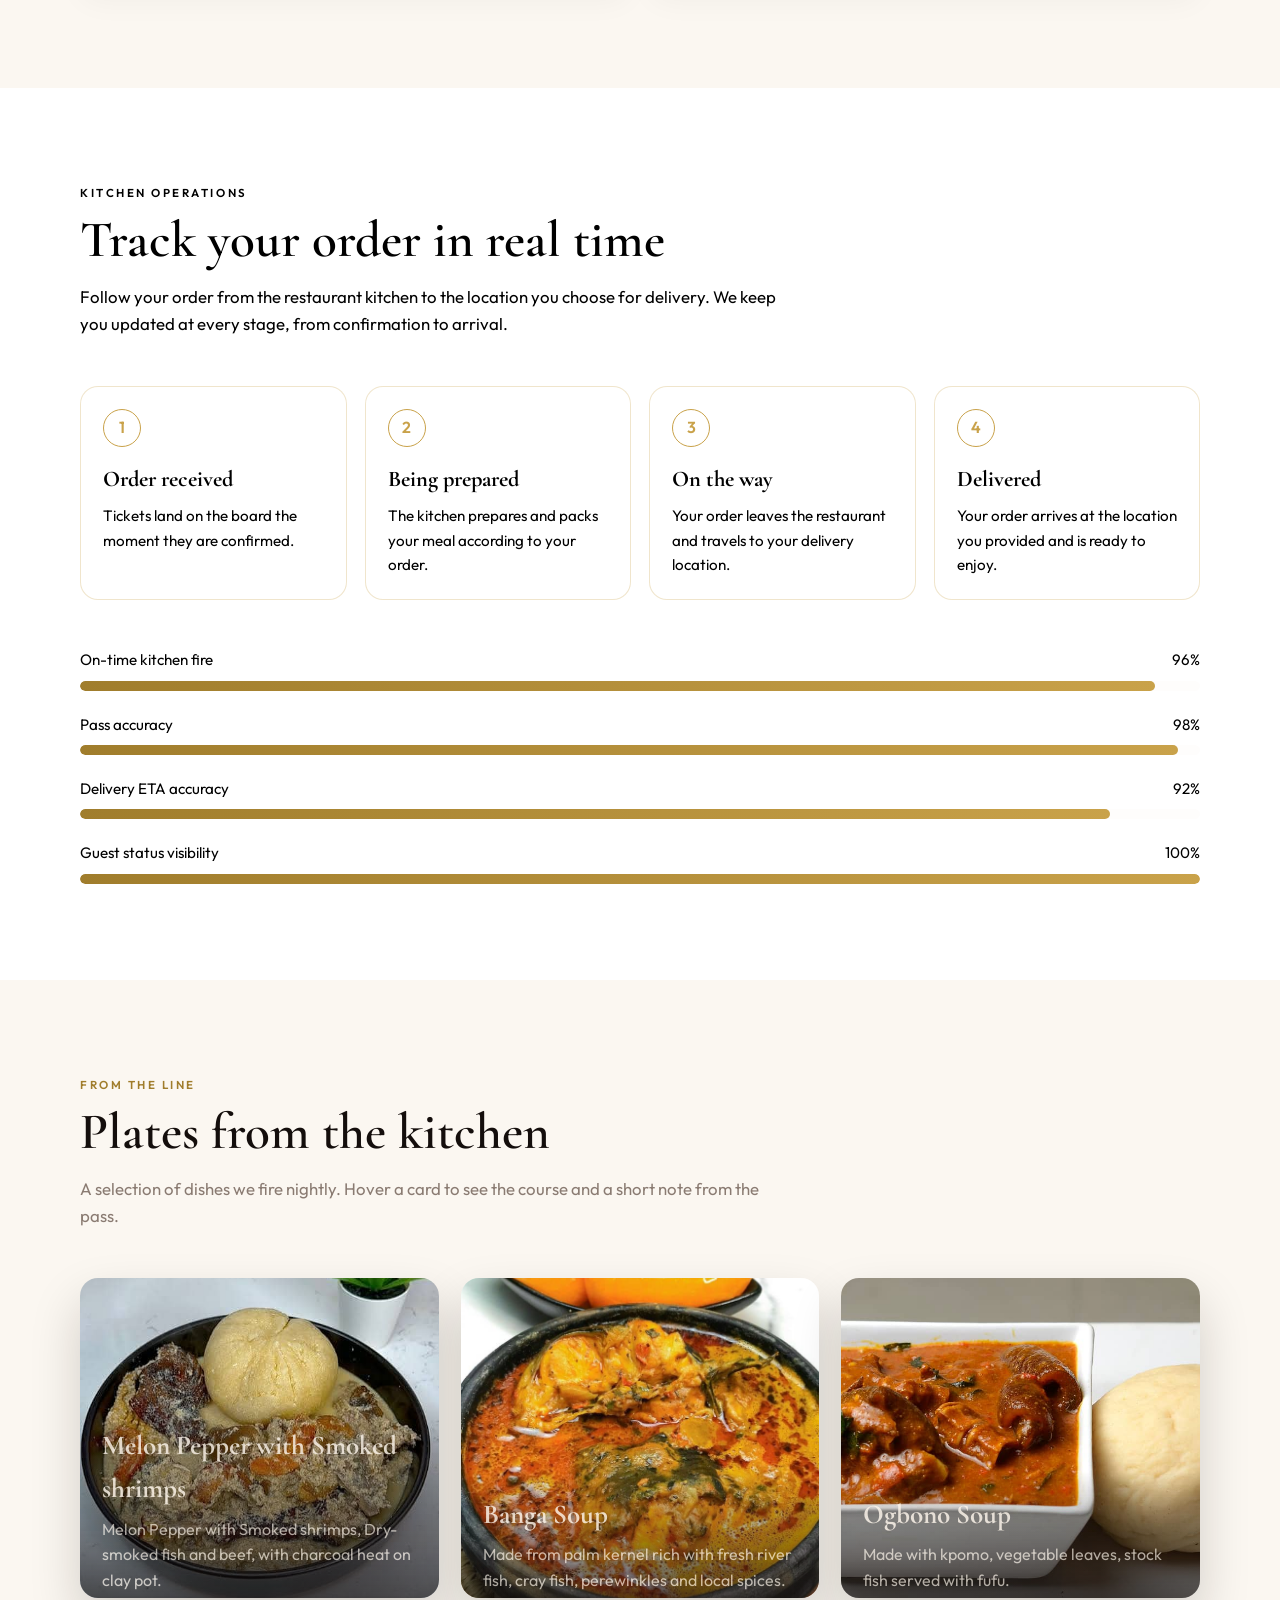
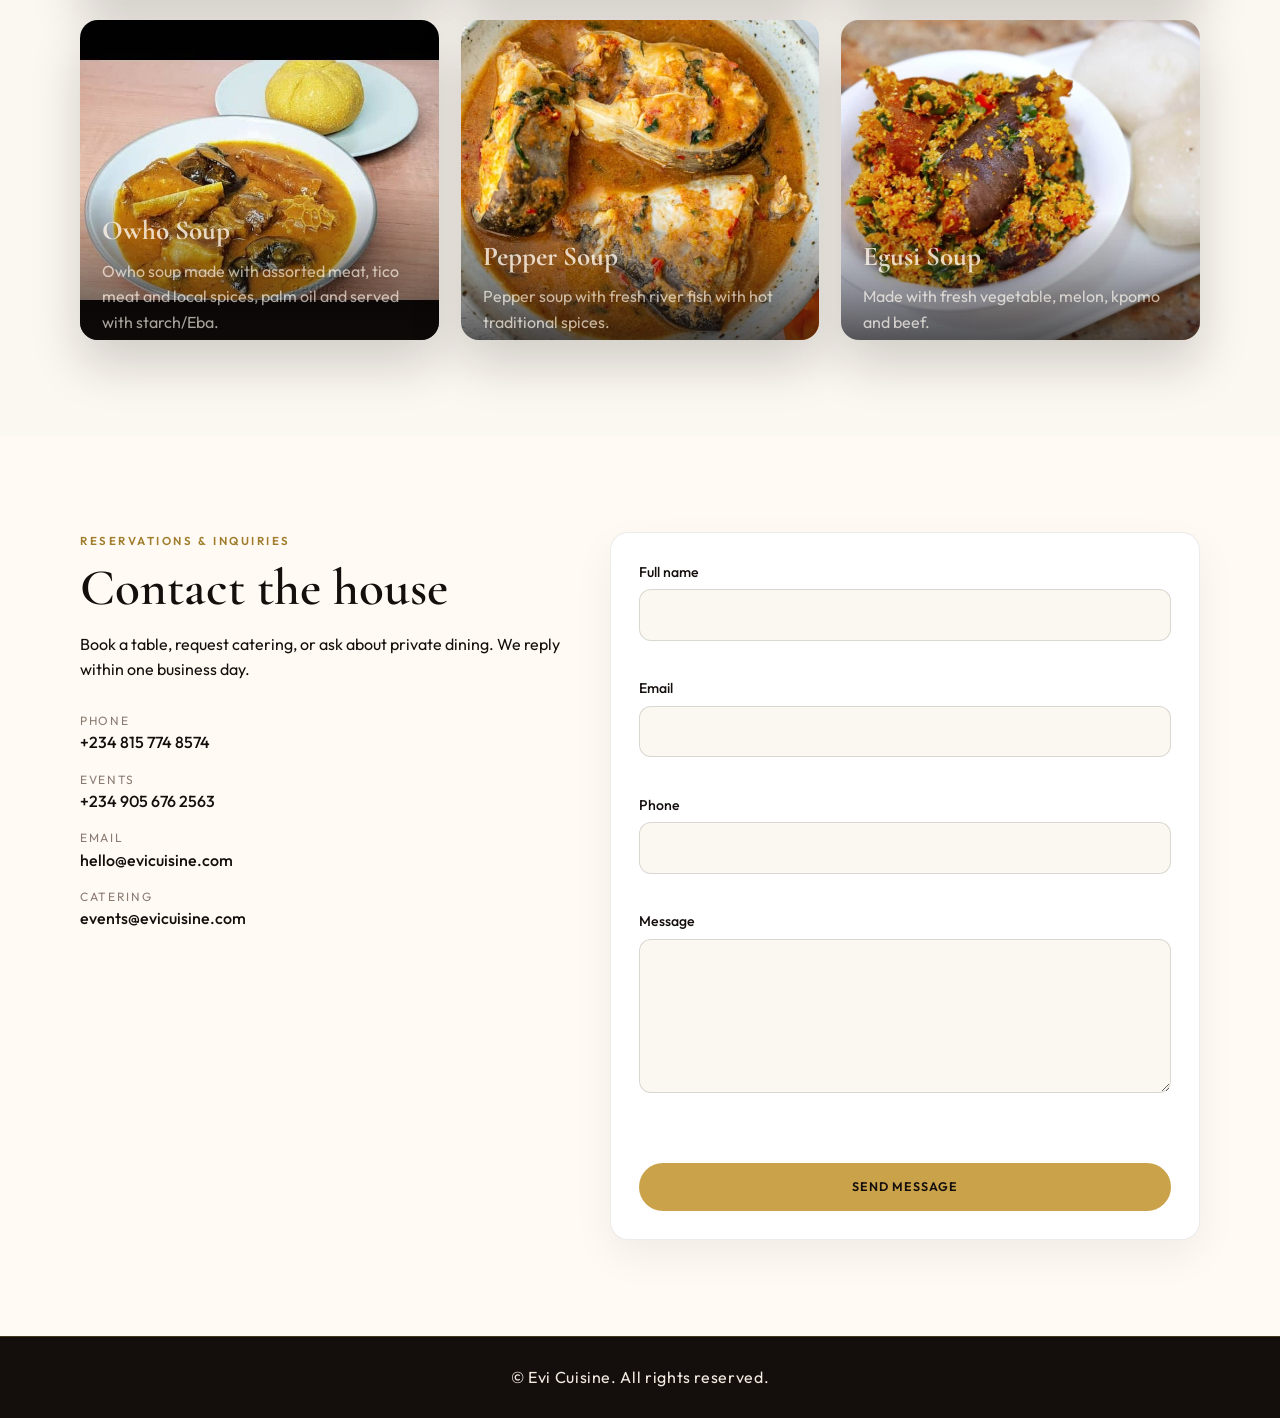
==== commit 152b6ac8: "Corrections" ====
--- a/Evi Cuisine.html
+++ b/Evi Cuisine.html
@@ -121,7 +121,7 @@
             <article class="service-card">
               <h3>River dining</h3>
               <p>
-                Lunch/Breakfast and dinner menus, fired-wood, sitting infront of the river freshly served
+                Lunch/Breakfast and dinner menus, fired-wood, sitting in front of the river freshly served
                 vegetables, beef, fresh river fish with a food of your choice.
               </p>
             </article>
@@ -254,7 +254,7 @@
               />
               <div class="food-card-body">
                 <h3>Banga Soup</h3>
-                <p> Made fromm palm kernel rich with fresh river fish, cray fish, perewinkles and local spices.</p>
+                <p> Made from palm kernel rich with fresh river fish, cray fish, perewinkles and local spices.</p>
               </div>
             </article>
             <article class="food-card">
@@ -274,7 +274,7 @@
               />
               <div class="food-card-body">
                 <h3>Owho Soup </h3>
-                <p>Owho suop madde with assorted meat, tico meat and local spices, palm oil and served with starch/Eba.</p>
+                <p>Owho soup made with assorted meat, tico meat and local spices, palm oil and served with starch/Eba.</p>
               </div>
             </article>
             <article class="food-card">
--- a/Evicuisinestyle.css
+++ b/Evicuisinestyle.css
@@ -644,8 +644,8 @@
 }
 
 .site-footer {
-  background: var(--ink);
-  color: rgba(244, 236, 226, 0.82);
+  background: #140e0c;
+  color: #f4ece2;
   text-align: center;
   padding: 28px 16px;
   border-top: 1px solid var(--line);
